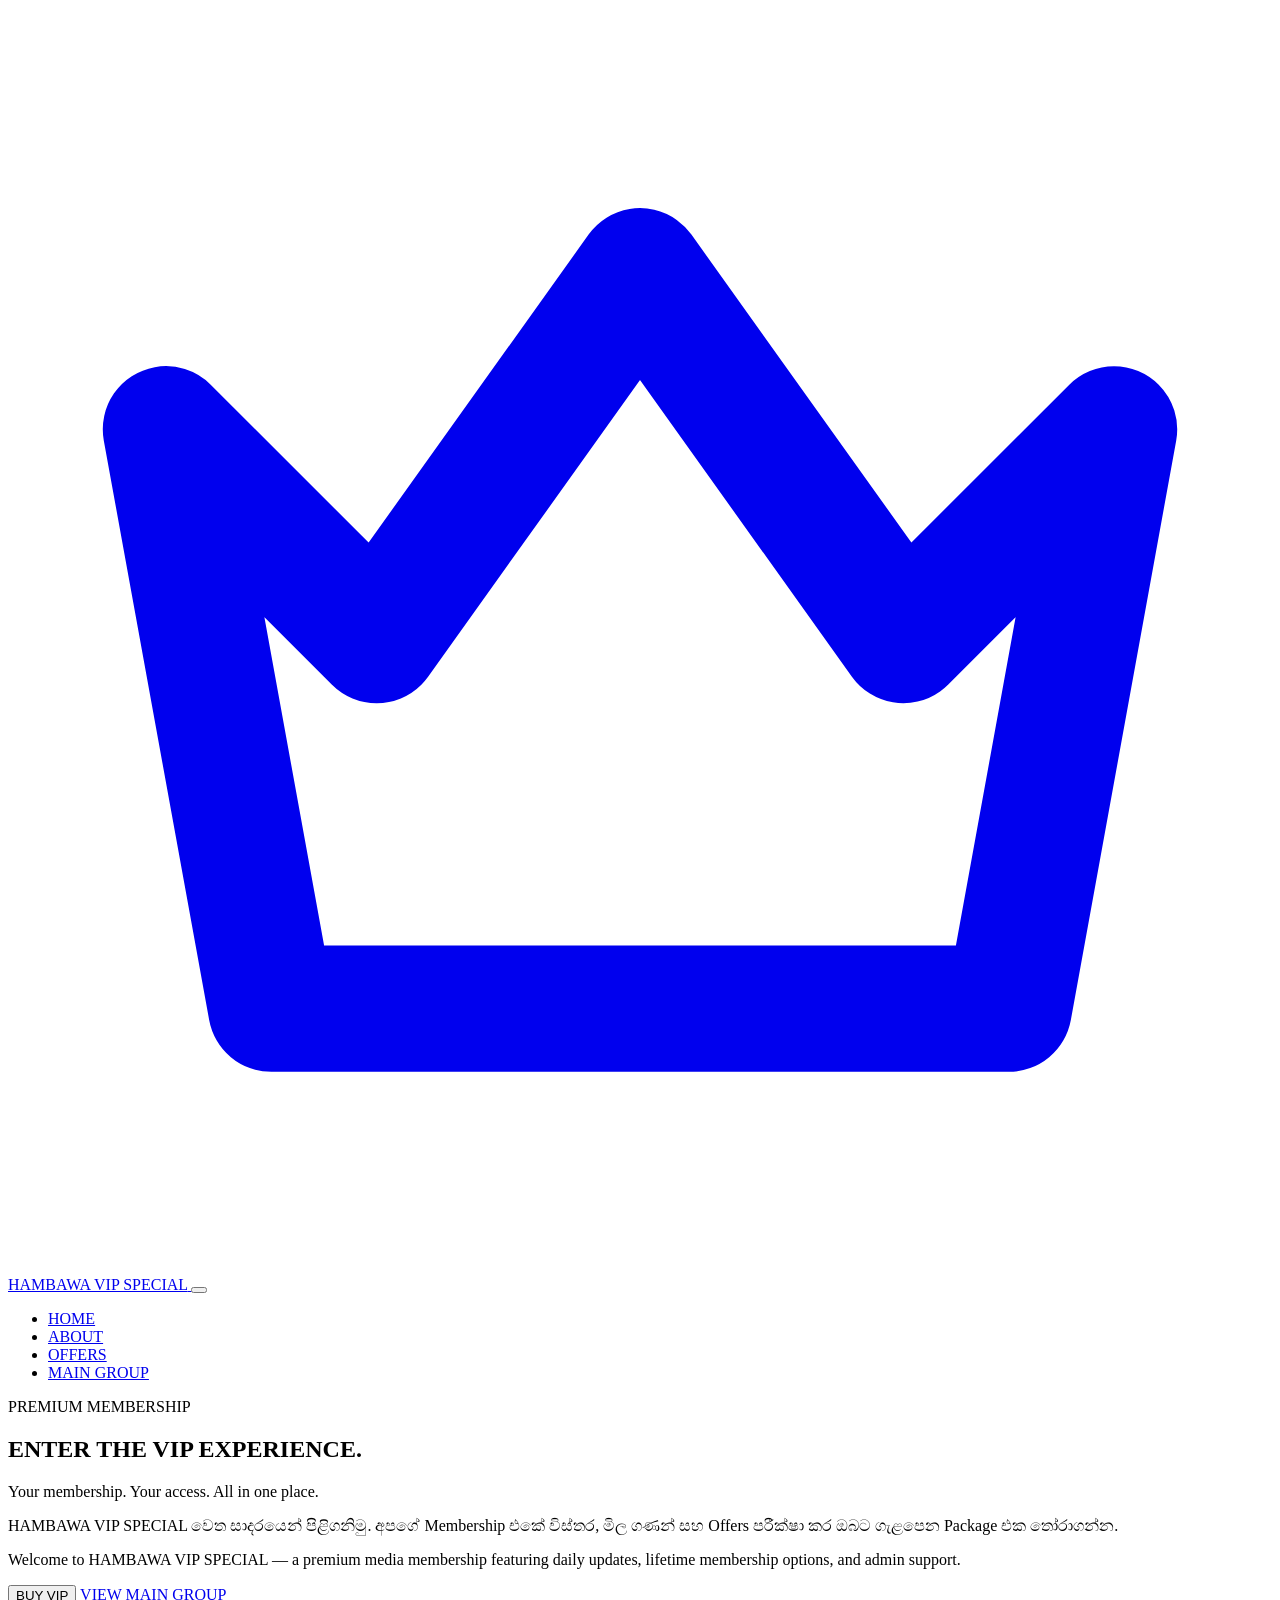
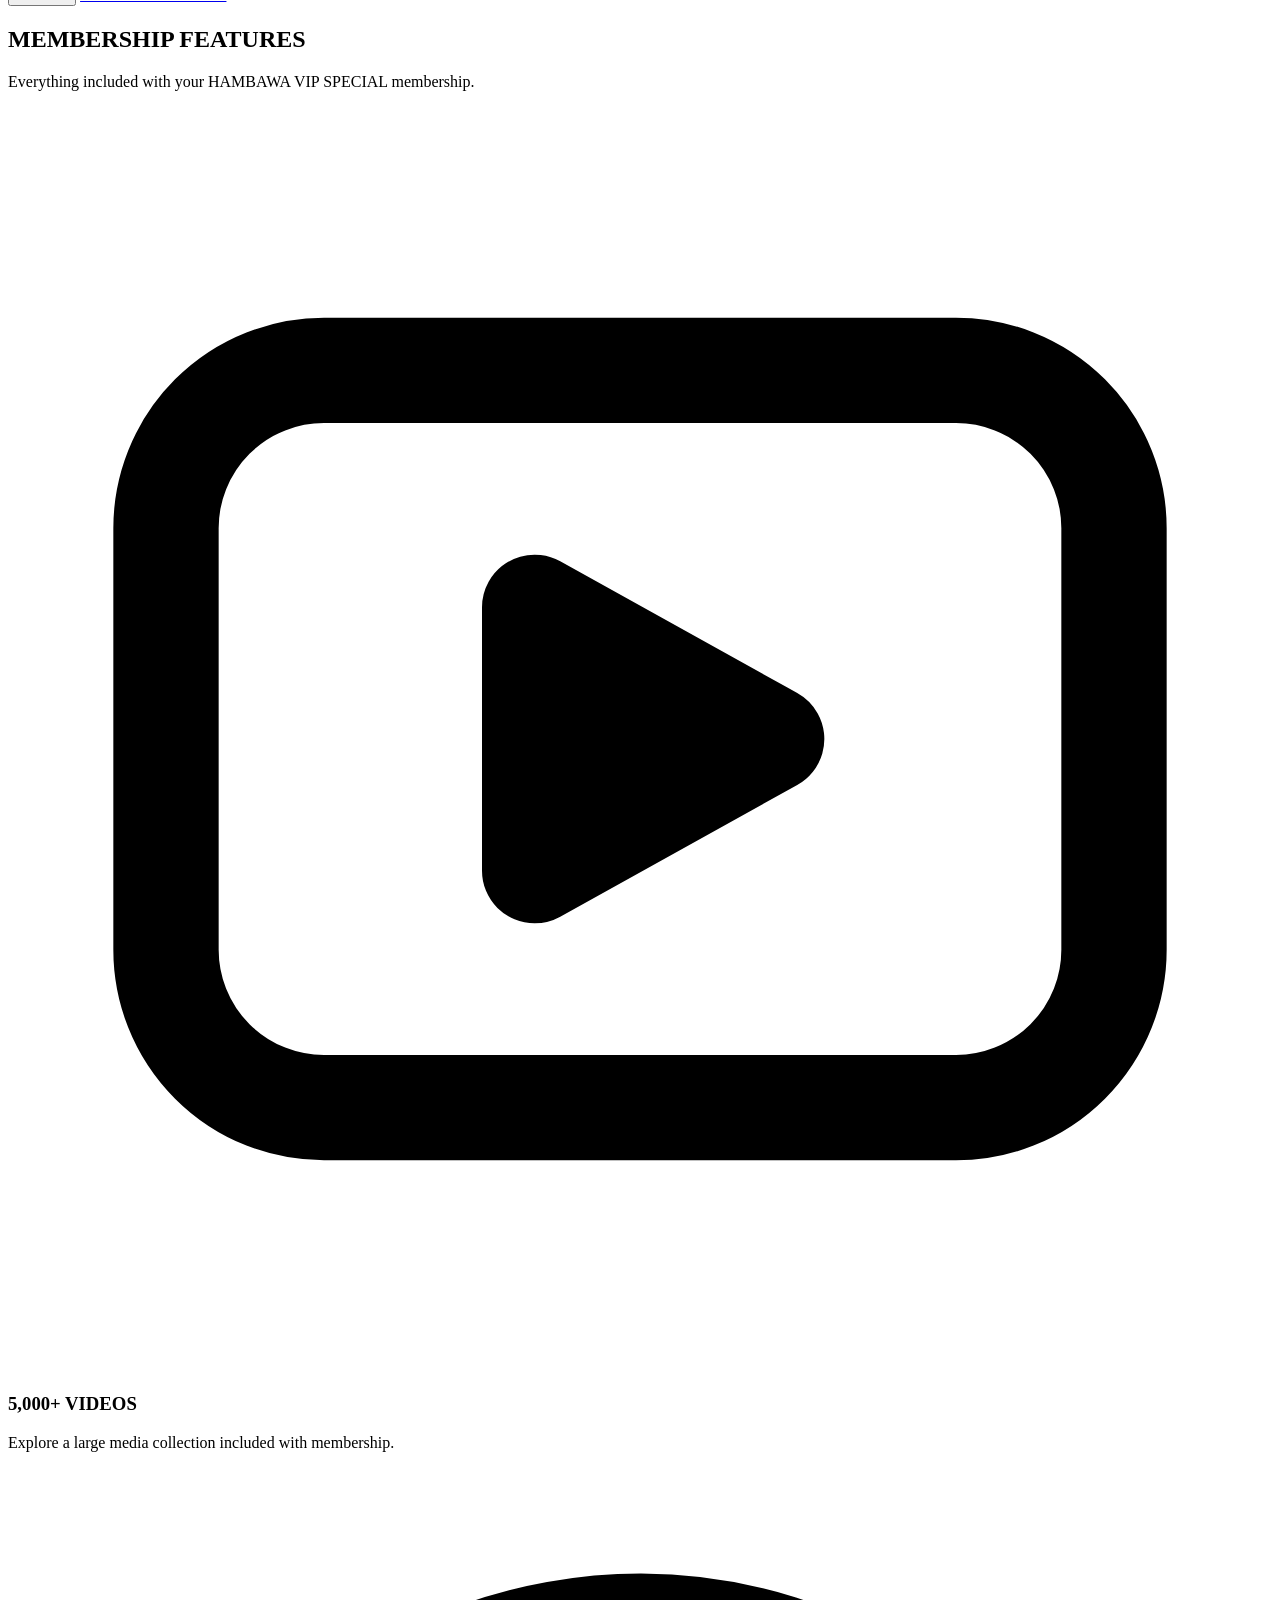
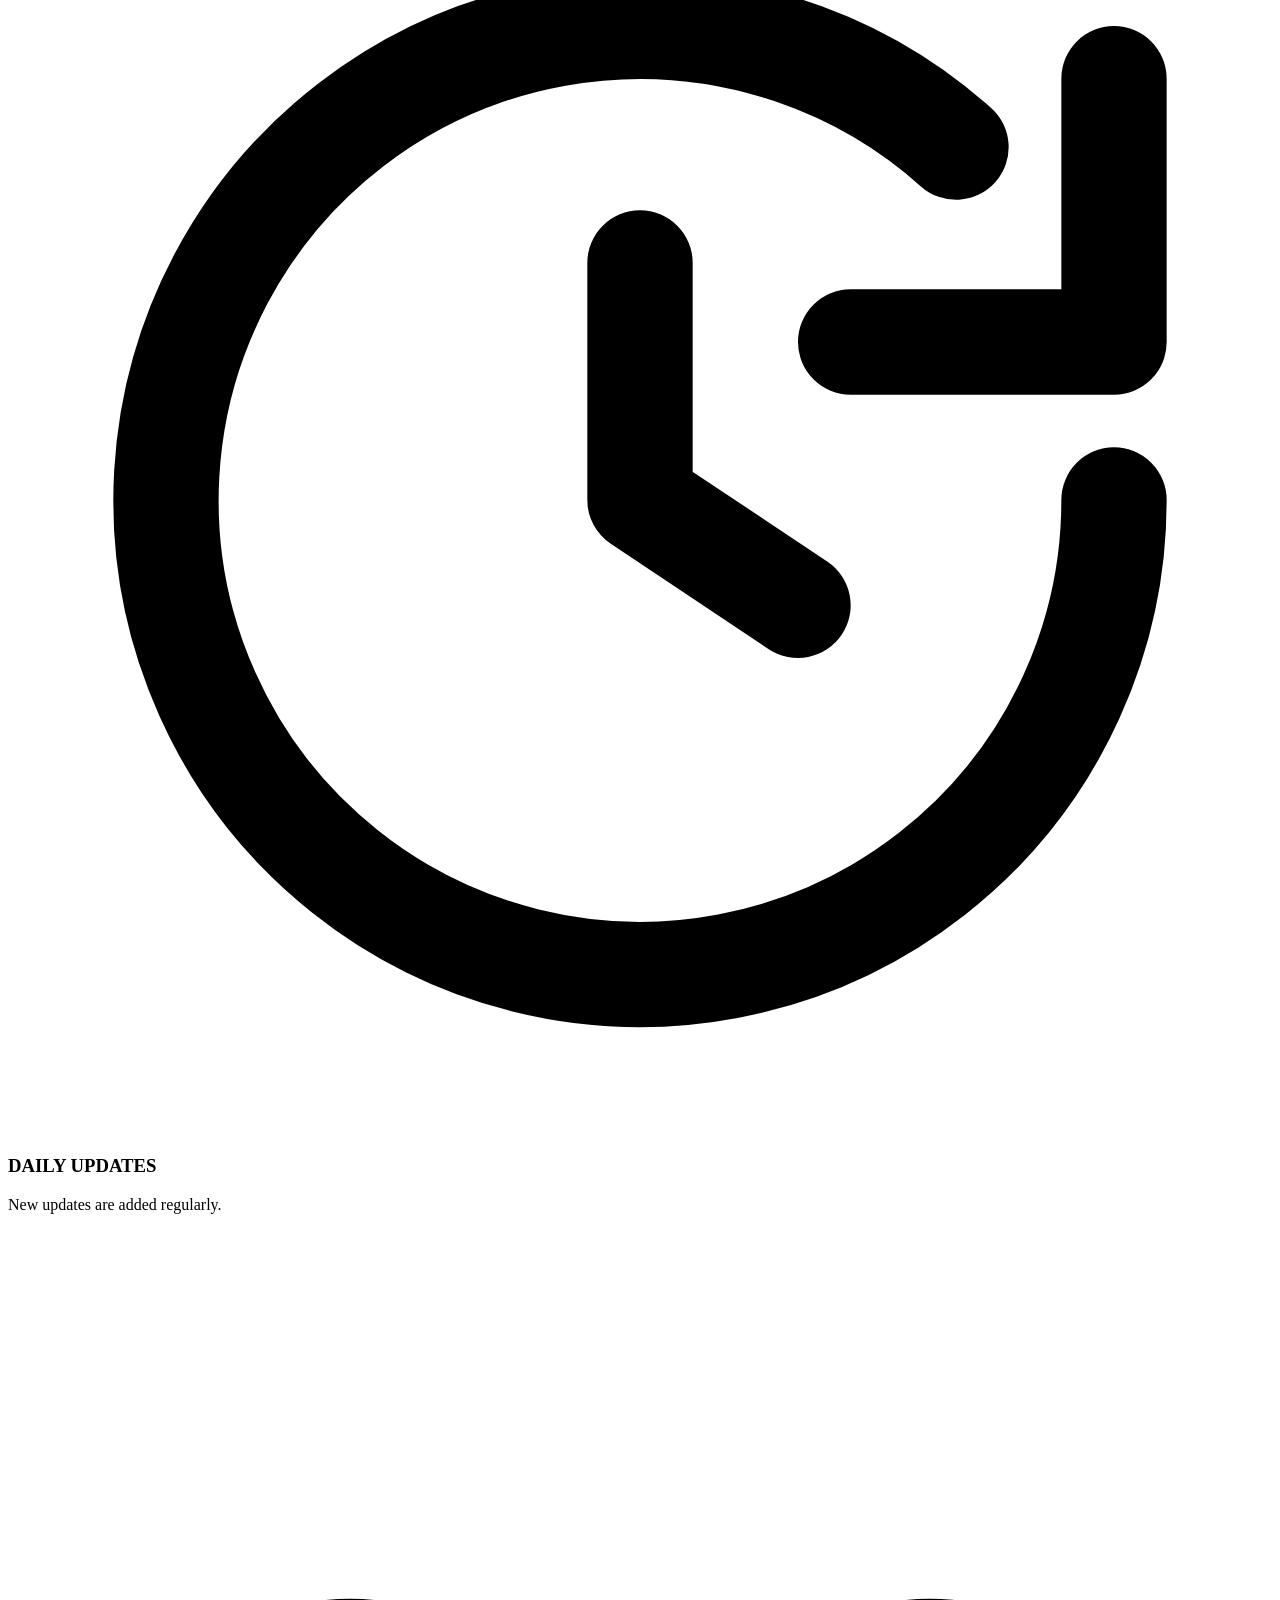
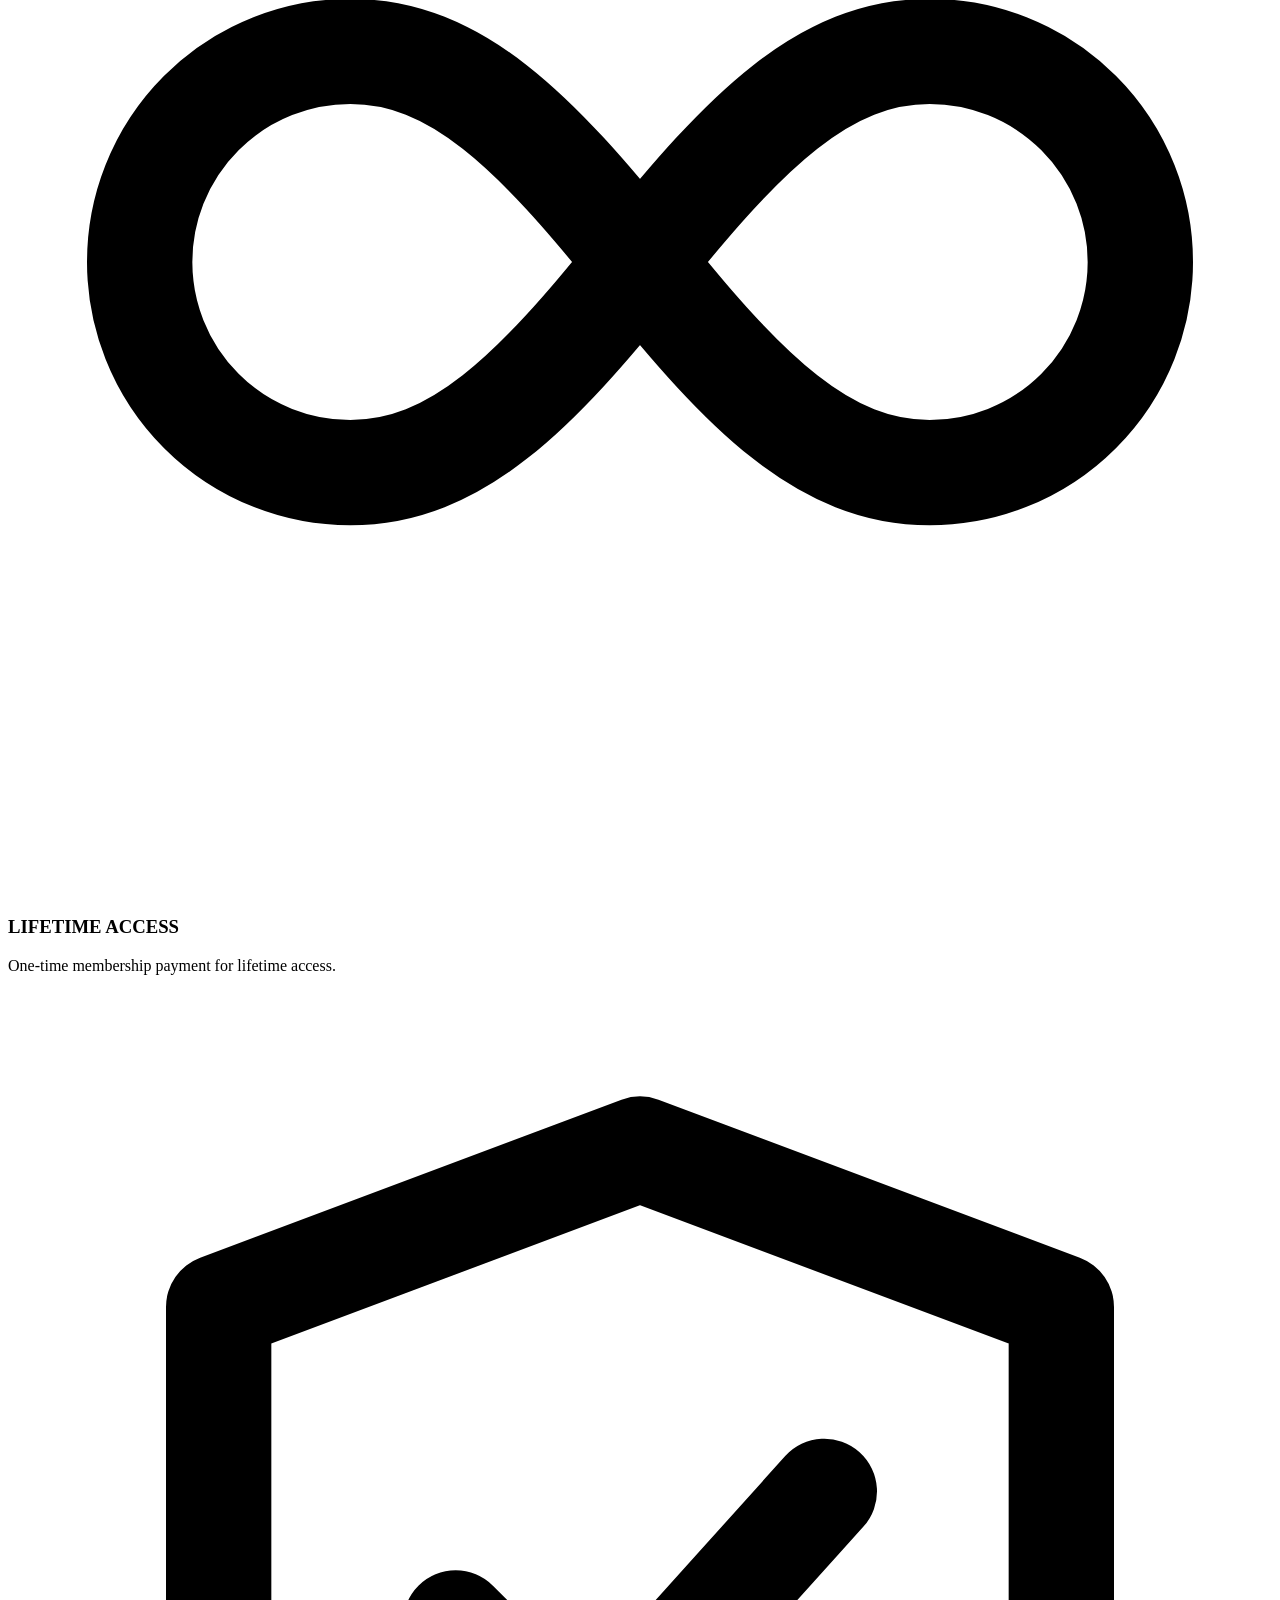
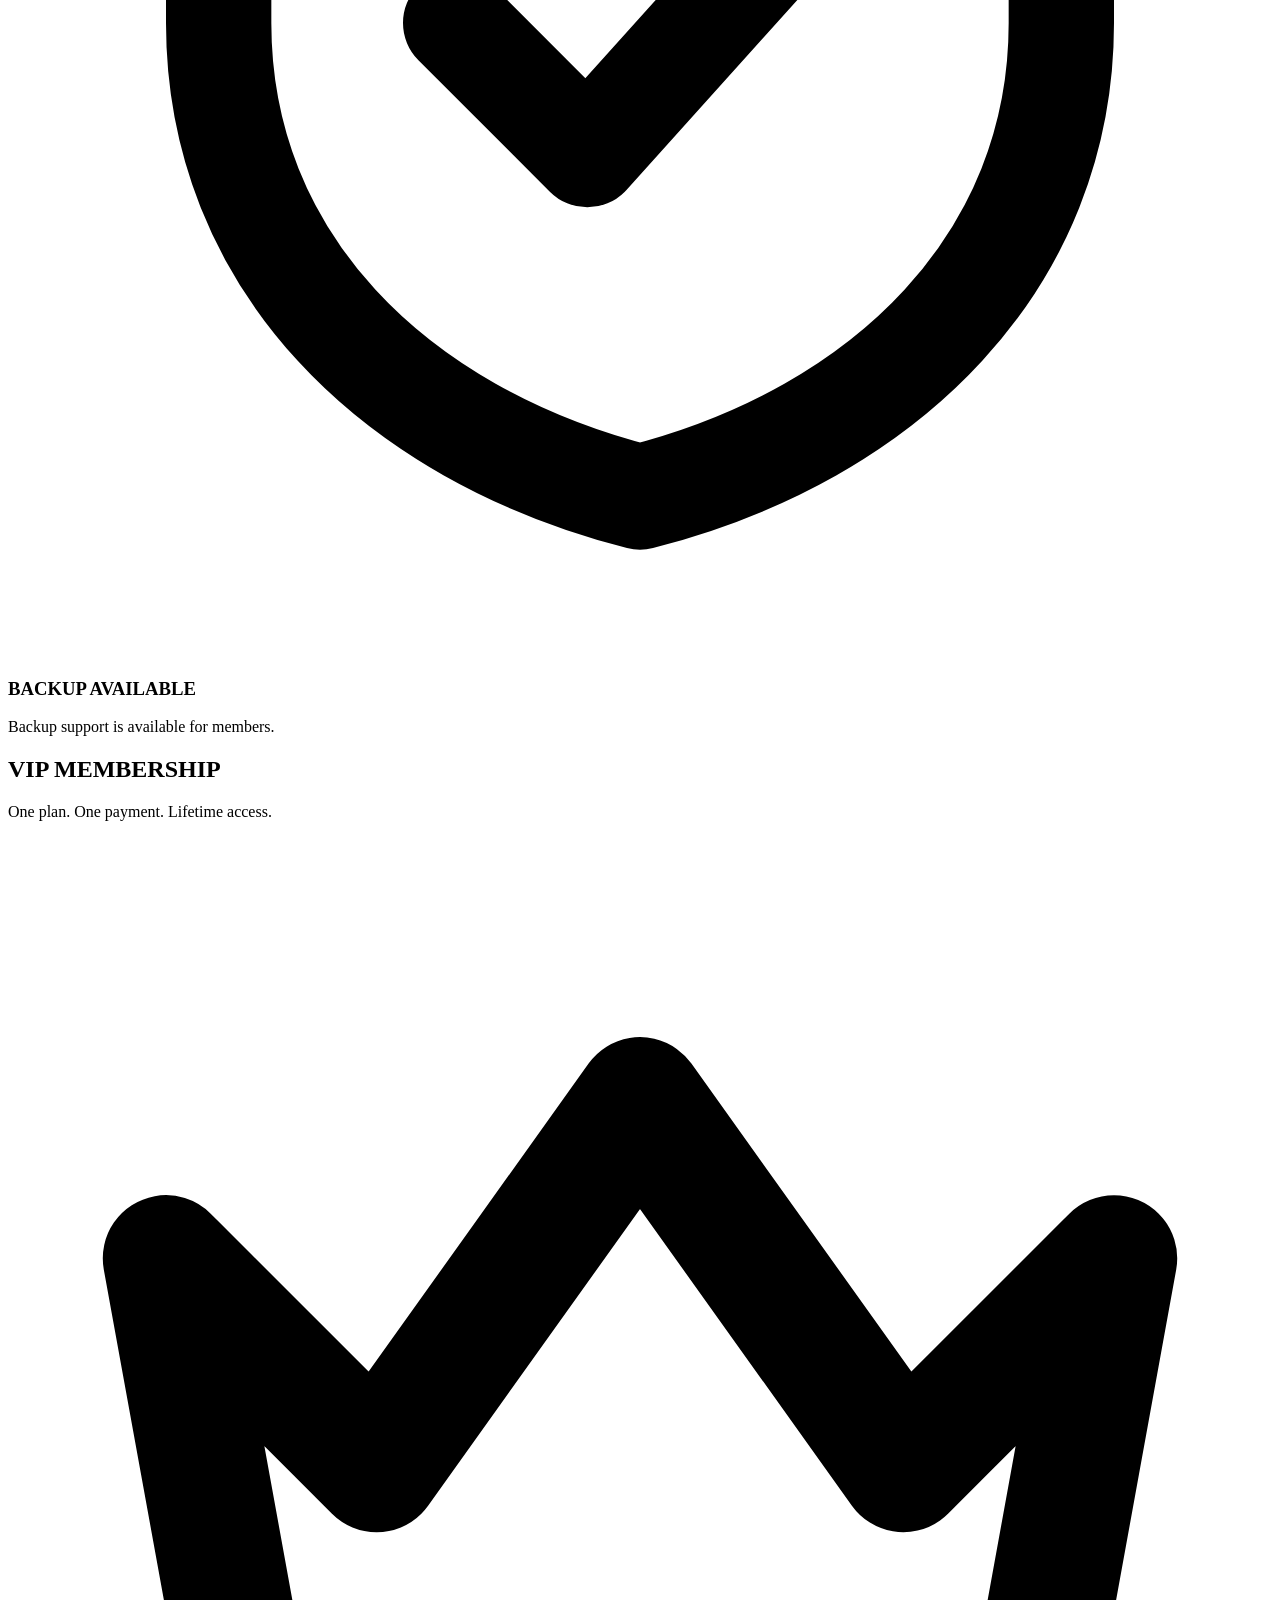
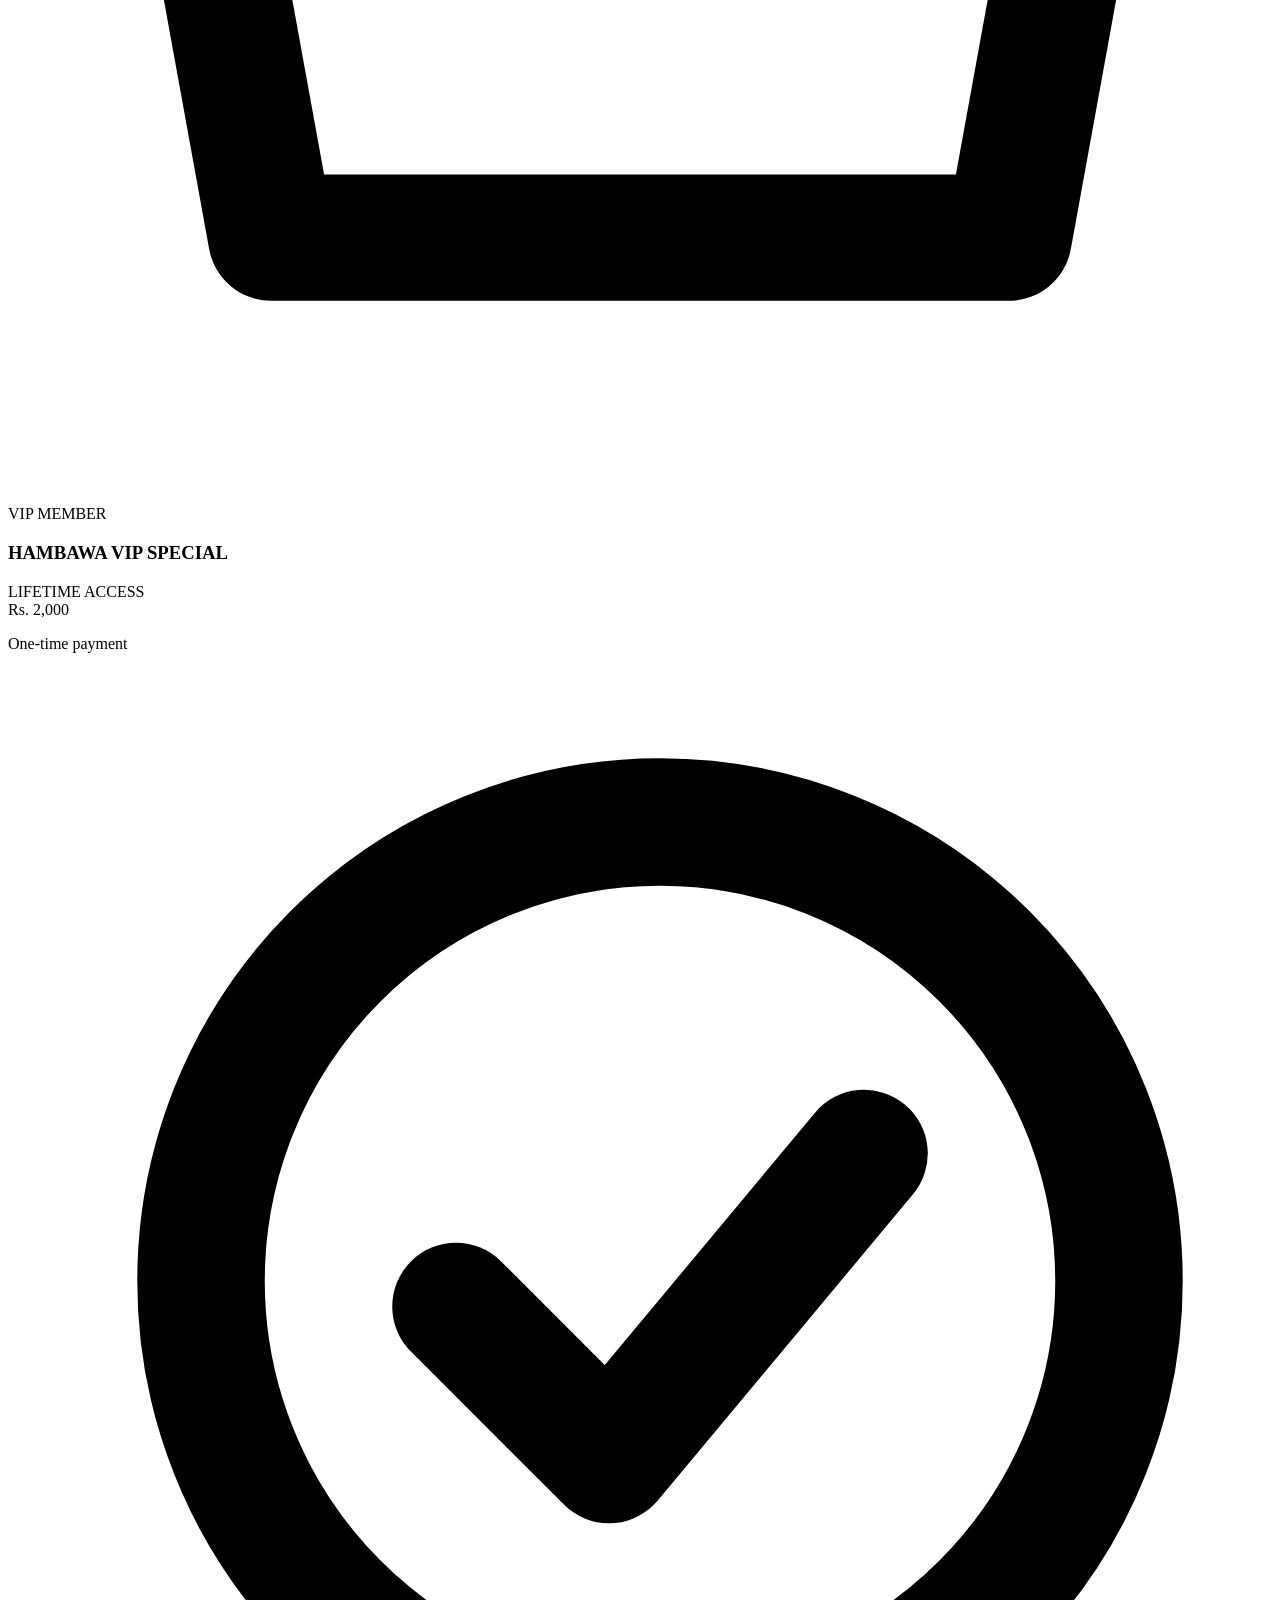
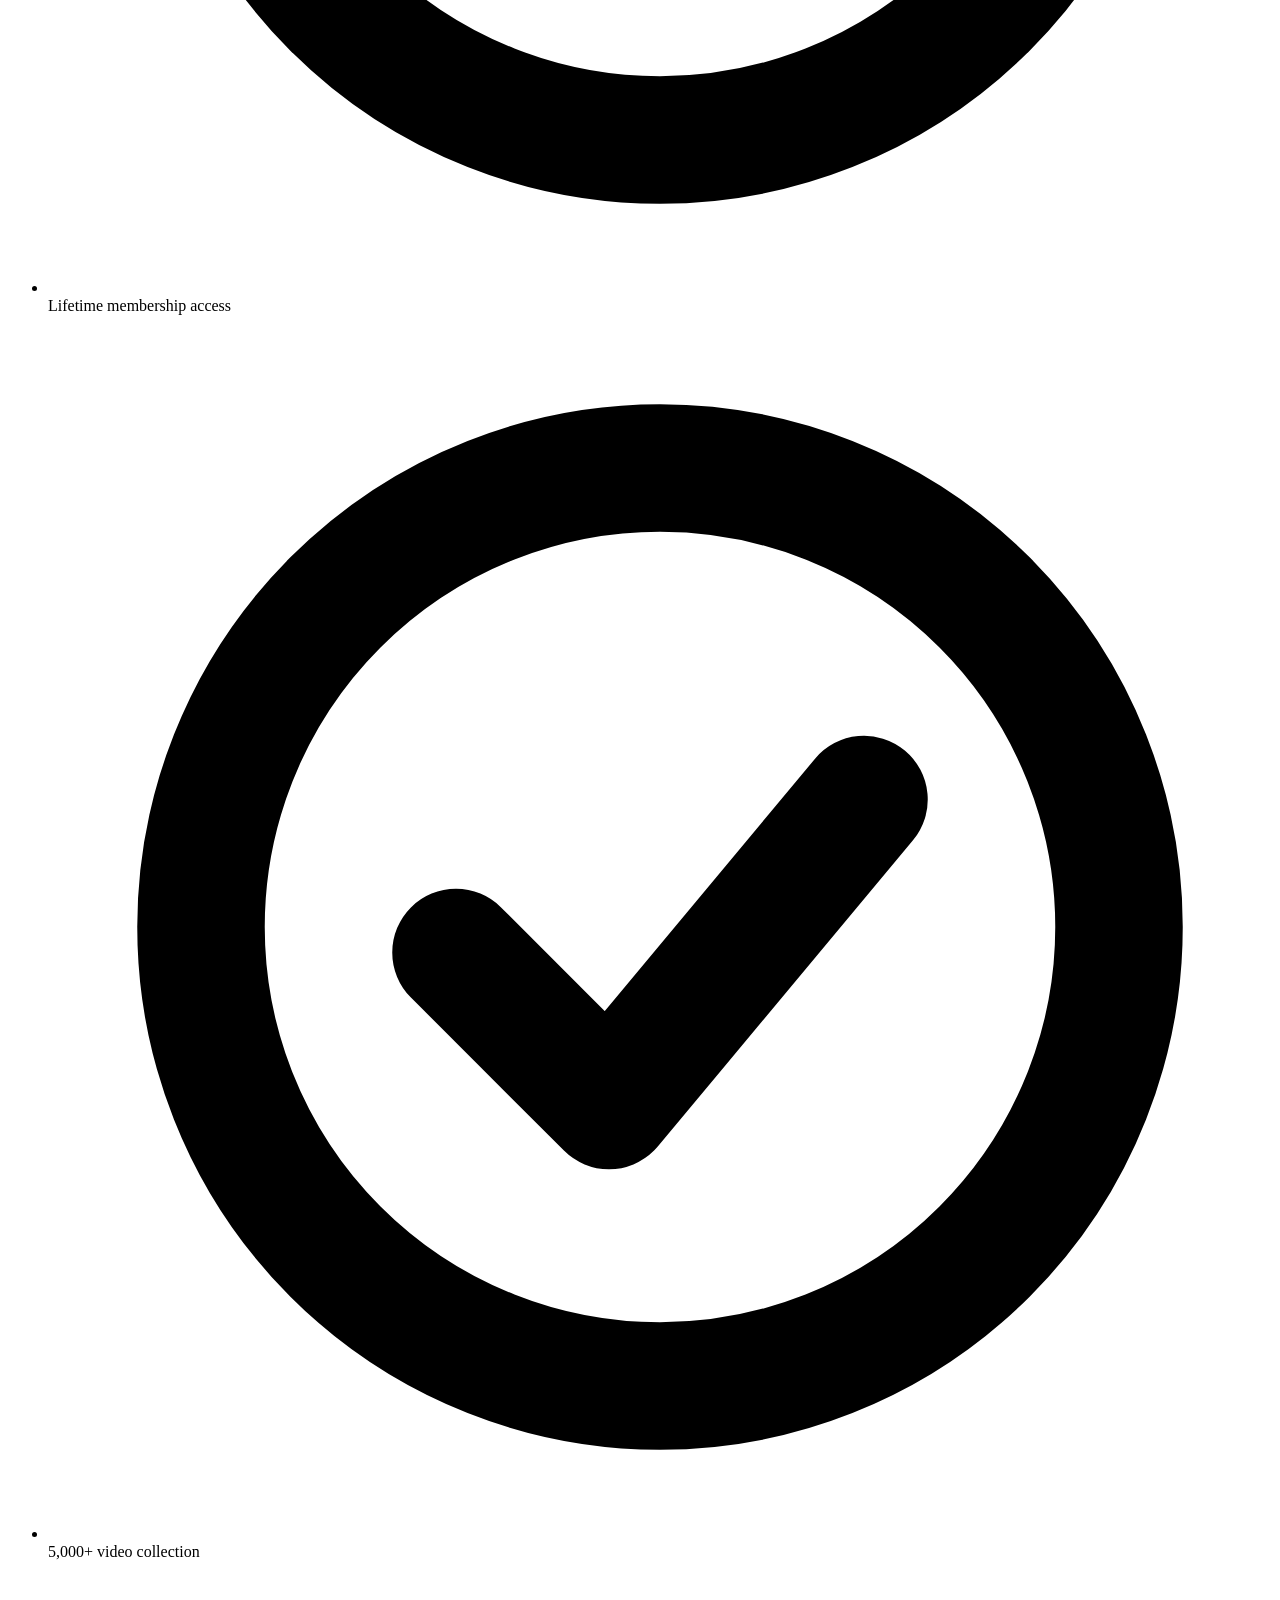
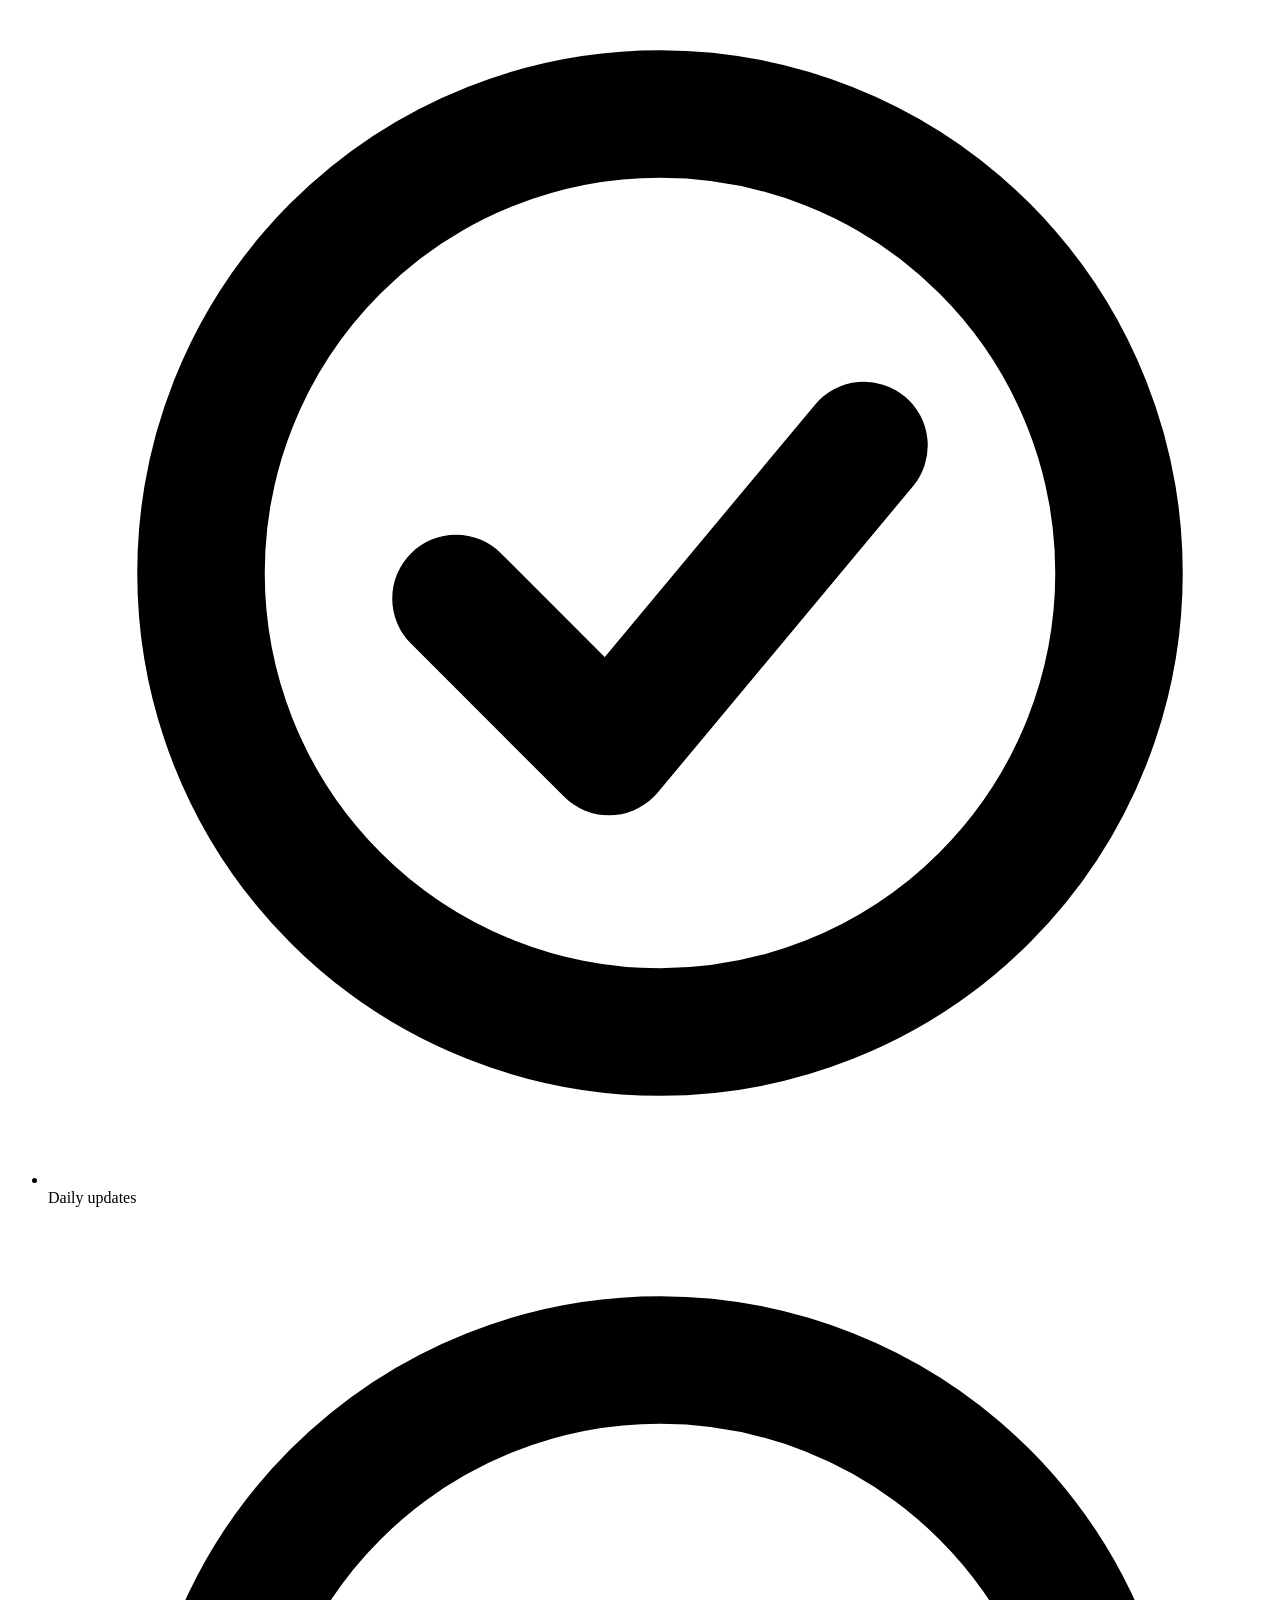
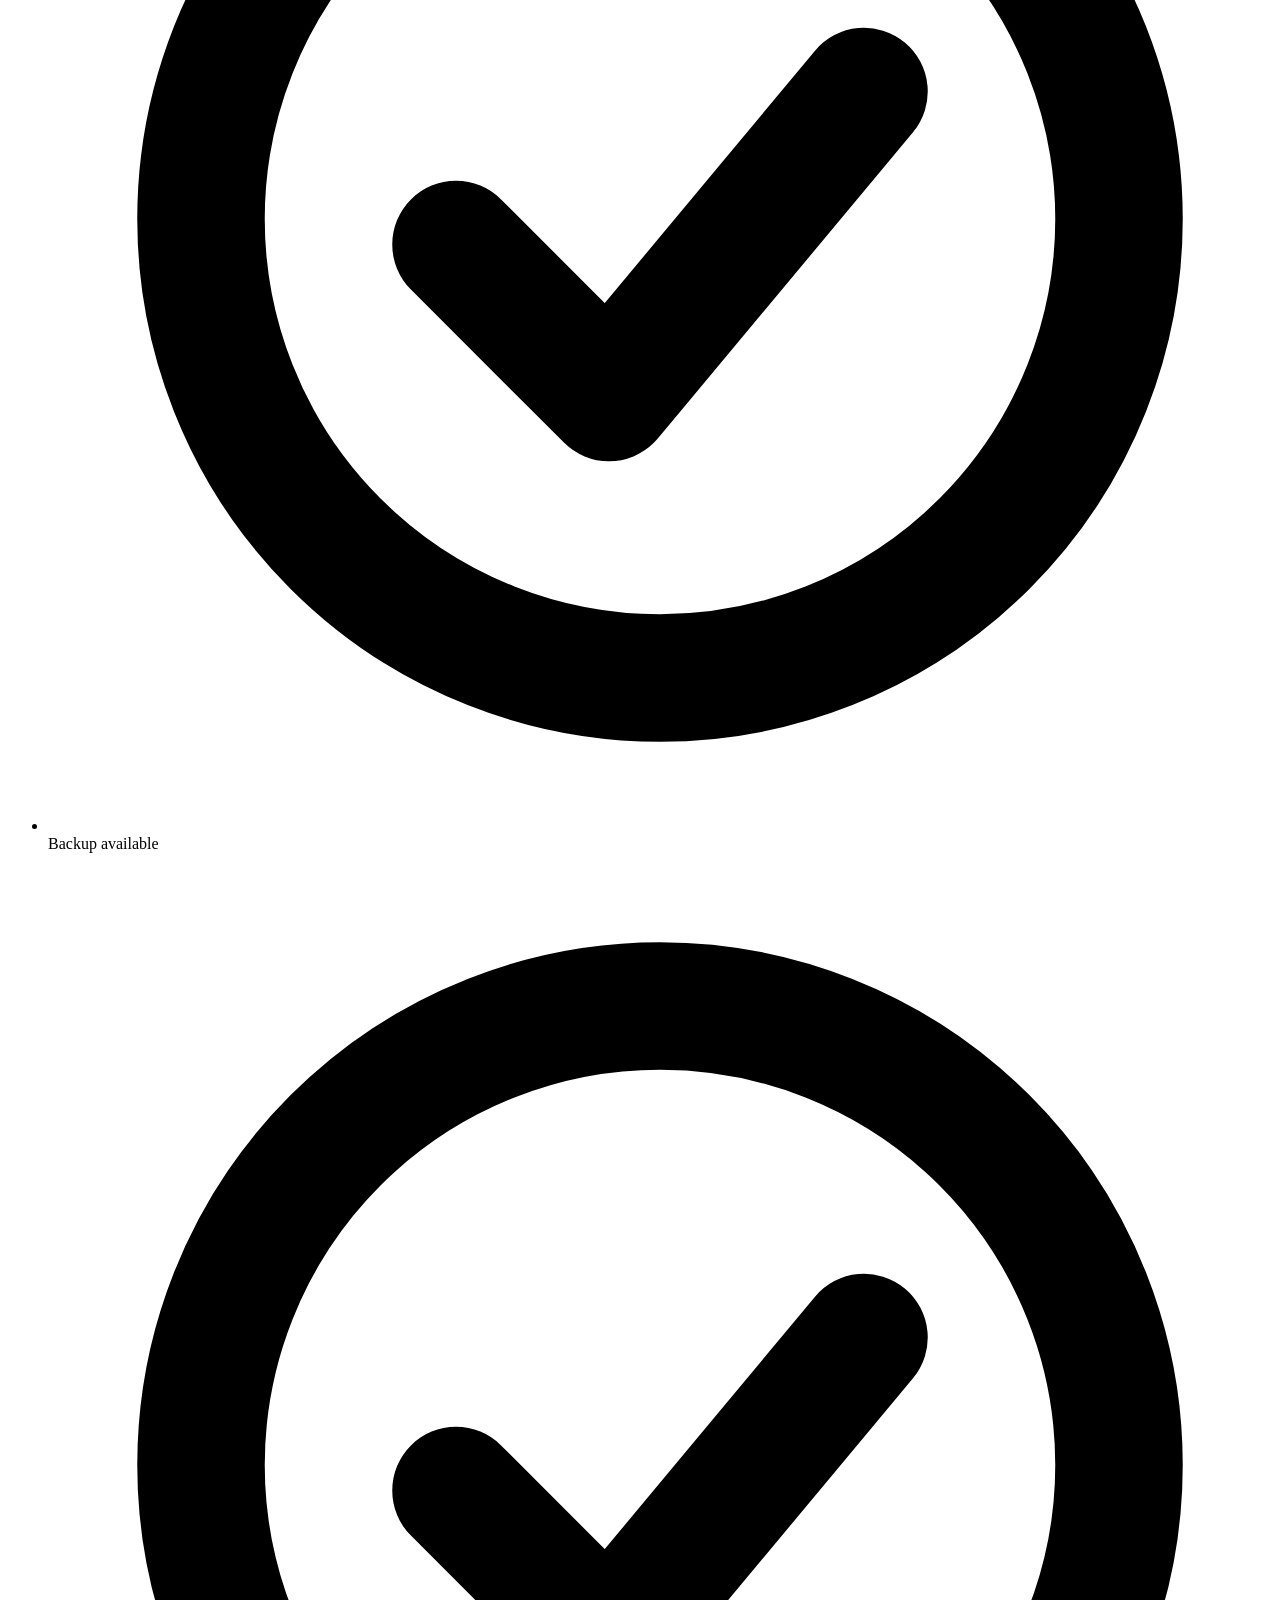
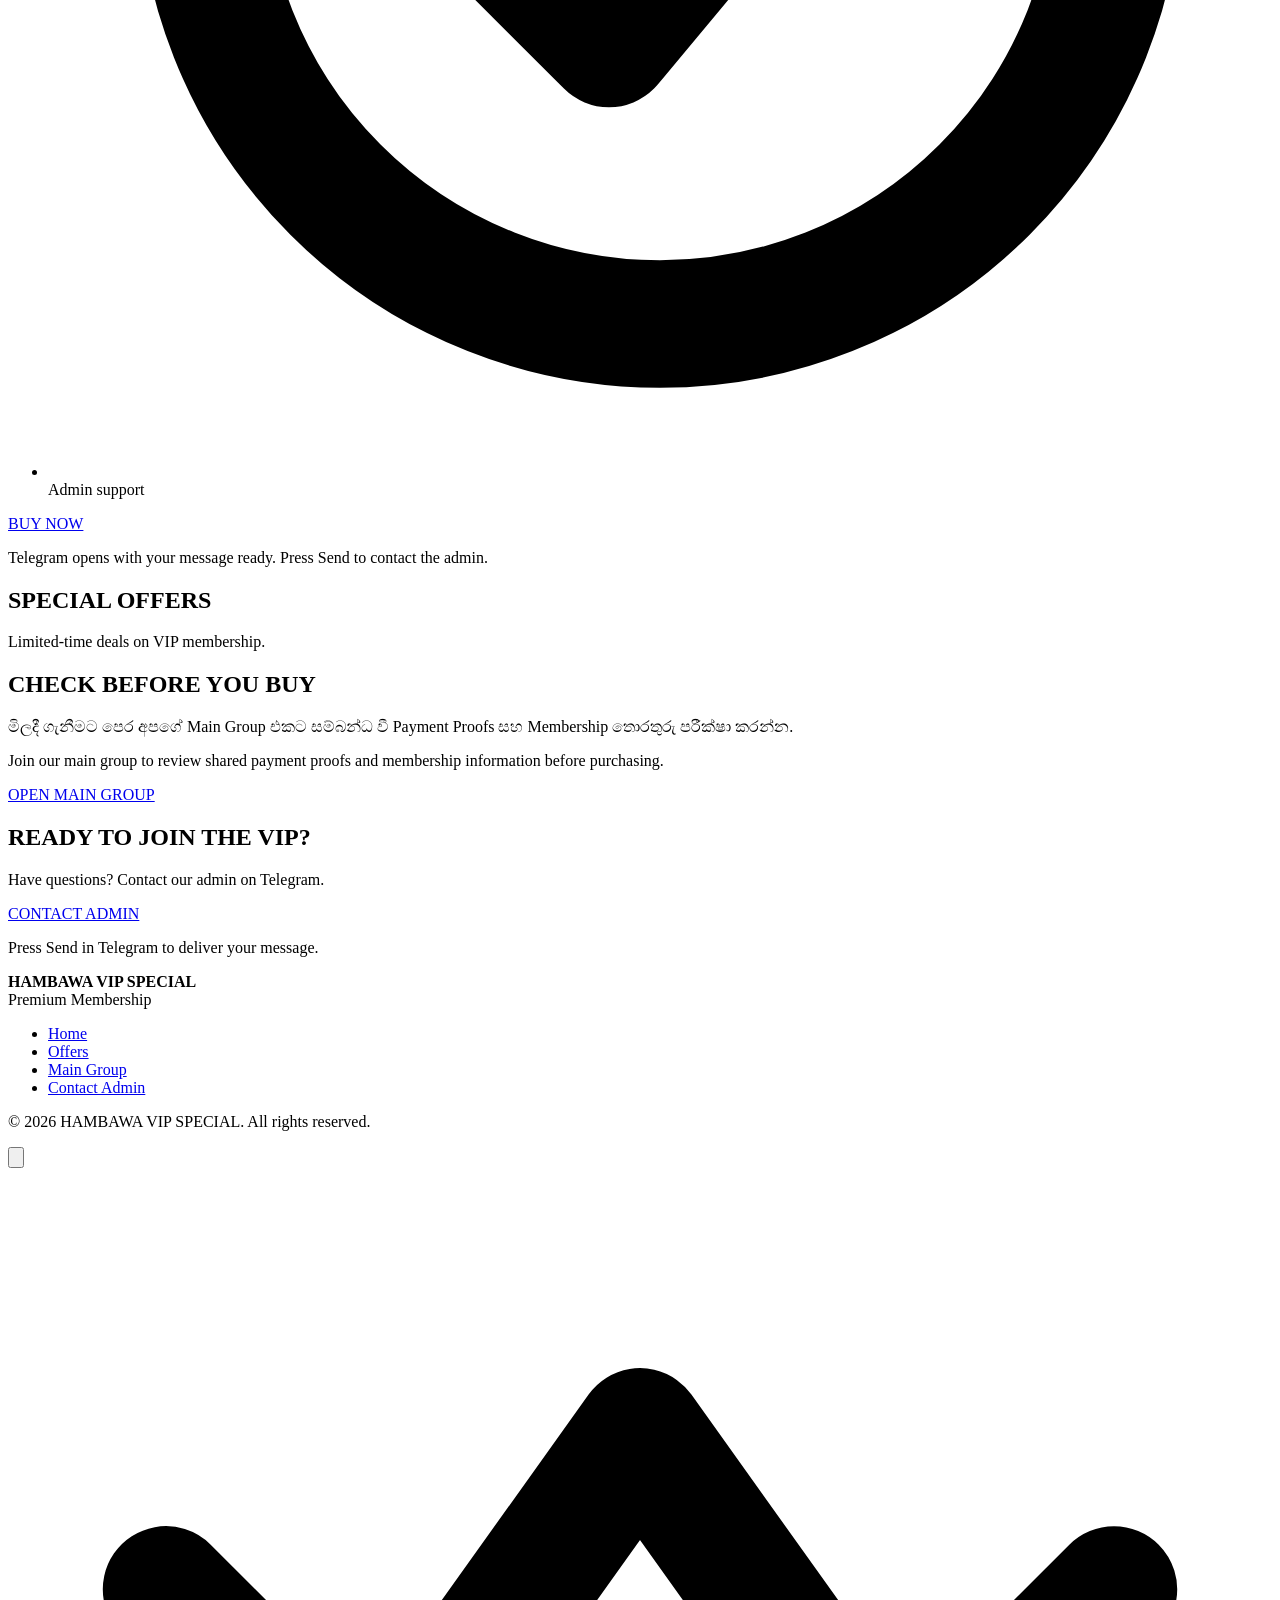
==== index.html @ cf3112ae "Add files via upload" ====
<!DOCTYPE html>
<html lang="en">
<head>
<meta charset="UTF-8">
<meta name="viewport" content="width=device-width, initial-scale=1, viewport-fit=cover">
<title>HAMBAWA VIP SPECIAL — Premium Membership</title>
<meta name="description" content="HAMBAWA VIP SPECIAL — a premium media membership with daily updates, lifetime access and admin support.">
<meta name="theme-color" content="#050b1f">
<link rel="preconnect" href="https://fonts.googleapis.com">
<link rel="preconnect" href="https://fonts.gstatic.com" crossorigin>
<link href="https://fonts.googleapis.com/css2?family=Outfit:wght@400;500;600;700;800&family=Noto+Sans+Sinhala:wght@400;500;600&display=swap" rel="stylesheet">
<link rel="stylesheet" href="style.css">
</head>
<body>

<div class="bg" aria-hidden="true">
  <div class="grid"></div>
  <div class="orb o1"></div><div class="orb o2"></div><div class="orb o3"></div>
</div>

<!-- ============ HEADER ============ -->
<header>
  <div class="wrap nav">
    <a href="#home" class="brand" aria-label="HAMBAWA VIP SPECIAL — home">
      <span class="logo" aria-hidden="true">
        <svg viewBox="0 0 24 24" fill="none" stroke="currentColor" stroke-width="2.4" stroke-linecap="round" stroke-linejoin="round"><path d="M3 8l4 4 5-7 5 7 4-4-2 11H5L3 8z"/></svg>
      </span>
      <span>HAMBAWA VIP SPECIAL</span>
    </a>
    <button class="burger" id="burger" aria-label="Toggle menu" aria-expanded="false" aria-controls="menu"><span></span></button>
    <nav aria-label="Main navigation">
      <ul class="menu" id="menu">
        <li><a href="#home" class="active">HOME</a></li>
        <li><a href="#about">ABOUT</a></li>
        <li><a href="#offers">OFFERS</a></li>
        <li><a href="#main-group">MAIN GROUP</a></li>
      </ul>
    </nav>
  </div>
</header>

<main>
<!-- ============ HERO ============ -->
<section class="hero" id="home">
  <div class="wrap">
    <span class="pill"><i></i>PREMIUM MEMBERSHIP</span>
    <h1>ENTER THE <span class="glow-text">VIP</span> EXPERIENCE.</h1>
    <p class="sub">Your membership. Your access. All in one place.</p>
    <div class="desc">
      <p class="si" lang="si">HAMBAWA VIP SPECIAL වෙත සාදරයෙන් පිළිගනිමු. අපගේ Membership එකේ විස්තර, මිල ගණන් සහ Offers පරීක්ෂා කර ඔබට ගැළපෙන Package එක තෝරාගන්න.</p>
      <p>Welcome to HAMBAWA VIP SPECIAL — a premium media membership featuring daily updates, lifetime membership options, and admin support.</p>
    </div>
    <div class="cta-row">
      <button class="btn btn-primary" type="button" data-open-modal>BUY VIP</button>
      <a class="btn btn-ghost" href="https://t.me/+AsXq0i5bLE05YzRl" target="_blank" rel="noopener noreferrer" data-group>VIEW MAIN GROUP</a>
    </div>
  </div>
</section>

<!-- ============ FEATURES ============ -->
<section id="about">
  <div class="wrap">
    <div class="sec-head reveal">
      <h2>MEMBERSHIP <span class="glow-text">FEATURES</span></h2>
      <p>Everything included with your HAMBAWA VIP SPECIAL membership.</p>
    </div>
    <div class="features">
      <article class="glass feature reveal">
        <div class="icon"><svg viewBox="0 0 24 24" fill="none" stroke="currentColor" stroke-width="2" stroke-linecap="round" stroke-linejoin="round" aria-hidden="true"><rect x="3" y="5" width="18" height="14" rx="3"/><path d="M10 9.5v5l4.5-2.5z" fill="currentColor"/></svg></div>
        <h3>5,000+ VIDEOS</h3>
        <p>Explore a large media collection included with membership.</p>
      </article>
      <article class="glass feature reveal">
        <div class="icon"><svg viewBox="0 0 24 24" fill="none" stroke="currentColor" stroke-width="2" stroke-linecap="round" stroke-linejoin="round" aria-hidden="true"><path d="M21 12a9 9 0 1 1-3-6.7"/><path d="M21 4v5h-5"/><path d="M12 7.5V12l3 2"/></svg></div>
        <h3>DAILY UPDATES</h3>
        <p>New updates are added regularly.</p>
      </article>
      <article class="glass feature reveal">
        <div class="icon"><svg viewBox="0 0 24 24" fill="none" stroke="currentColor" stroke-width="2" stroke-linecap="round" stroke-linejoin="round" aria-hidden="true"><path d="M12 12c-2-2.5-3.500-4-5.500-4a4 4 0 0 0 0 8c2 0 3.500-1.500 5.500-4zm0 0c2 2.500 3.500 4 5.500 4a4 4 0 0 0 0-8c-2 0-3.500 1.500-5.500 4z"/></svg></div>
        <h3>LIFETIME ACCESS</h3>
        <p>One-time membership payment for lifetime access.</p>
      </article>
      <article class="glass feature reveal">
        <div class="icon"><svg viewBox="0 0 24 24" fill="none" stroke="currentColor" stroke-width="2" stroke-linecap="round" stroke-linejoin="round" aria-hidden="true"><path d="M12 3l8 3v6c0 4.500-3.300 7.800-8 9-4.700-1.200-8-4.500-8-9V6z"/><path d="M8.500 12l2.5 2.500 4.500-5"/></svg></div>
        <h3>BACKUP AVAILABLE</h3>
        <p>Backup support is available for members.</p>
      </article>
    </div>
  </div>
</section>

<!-- ============ DEFAULT VIP PRICE ============ -->
<section id="pricing">
  <div class="wrap">
    <div class="sec-head reveal">
      <h2>VIP <span class="glow-text">MEMBERSHIP</span></h2>
      <p>One plan. One payment. Lifetime access.</p>
    </div>
    <article class="glass price-card reveal">
      <span class="badge"><svg viewBox="0 0 24 24" fill="none" stroke="currentColor" stroke-width="2.4" stroke-linecap="round" stroke-linejoin="round" aria-hidden="true"><path d="M3 8l4 4 5-7 5 7 4-4-2 11H5L3 8z"/></svg>VIP MEMBER</span>
      <h3>HAMBAWA VIP SPECIAL</h3>
      <div class="tier">LIFETIME ACCESS</div>
      <div class="amount">Rs. 2,000</div>
      <p class="once">One-time payment</p>
      <ul class="checks">
        <li><svg viewBox="0 0 24 24" fill="none" stroke="currentColor" stroke-width="2.5" stroke-linecap="round" stroke-linejoin="round" aria-hidden="true"><circle cx="12" cy="12" r="9"/><path d="M8 12.500l3 3 5-6"/></svg>Lifetime membership access</li>
        <li><svg viewBox="0 0 24 24" fill="none" stroke="currentColor" stroke-width="2.5" stroke-linecap="round" stroke-linejoin="round" aria-hidden="true"><circle cx="12" cy="12" r="9"/><path d="M8 12.500l3 3 5-6"/></svg>5,000+ video collection</li>
        <li><svg viewBox="0 0 24 24" fill="none" stroke="currentColor" stroke-width="2.5" stroke-linecap="round" stroke-linejoin="round" aria-hidden="true"><circle cx="12" cy="12" r="9"/><path d="M8 12.500l3 3 5-6"/></svg>Daily updates</li>
        <li><svg viewBox="0 0 24 24" fill="none" stroke="currentColor" stroke-width="2.5" stroke-linecap="round" stroke-linejoin="round" aria-hidden="true"><circle cx="12" cy="12" r="9"/><path d="M8 12.500l3 3 5-6"/></svg>Backup available</li>
        <li><svg viewBox="0 0 24 24" fill="none" stroke="currentColor" stroke-width="2.5" stroke-linecap="round" stroke-linejoin="round" aria-hidden="true"><circle cx="12" cy="12" r="9"/><path d="M8 12.500l3 3 5-6"/></svg>Admin support</li>
      </ul>
      <a class="btn btn-primary" href="https://t.me/HAMBAWAVIP" target="_blank" rel="noopener noreferrer" data-vip-buy>BUY NOW</a>
      <p class="note">Telegram opens with your message ready. Press Send to contact the admin.</p>
    </article>
  </div>
</section>

<!-- ============ OFFERS ============ -->
<section id="offers">
  <div class="wrap">
    <div class="sec-head reveal">
      <h2>SPECIAL <span class="glow-text">OFFERS</span></h2>
      <p>Limited-time deals on VIP membership.</p>
    </div>
    <div class="offers" id="offersGrid" aria-live="polite"></div>
  </div>
</section>

<!-- ============ MAIN GROUP ============ -->
<section id="main-group">
  <div class="wrap">
    <div class="glass panel reveal">
      <h2>CHECK BEFORE YOU <span class="glow-text">BUY</span></h2>
      <p class="si" lang="si">මිලදී ගැනීමට පෙර අපගේ Main Group එකට සම්බන්ධ වී Payment Proofs සහ Membership තොරතුරු පරීක්ෂා කරන්න.</p>
      <p class="en">Join our main group to review shared payment proofs and membership information before purchasing.</p>
      <a class="btn btn-primary" href="https://t.me/+AsXq0i5bLE05YzRl" target="_blank" rel="noopener noreferrer" data-group>OPEN MAIN GROUP</a>
    </div>
  </div>
</section>

<!-- ============ CONTACT ============ -->
<section id="contact" style="padding-top:0">
  <div class="wrap">
    <div class="glass panel reveal">
      <h2>READY TO JOIN THE <span class="glow-text">VIP?</span></h2>
      <p class="en">Have questions? Contact our admin on Telegram.</p>
      <a class="btn btn-primary" href="https://t.me/HAMBAWAVIP" target="_blank" rel="noopener noreferrer" data-vip-buy>CONTACT ADMIN</a>
      <p class="note" style="position:relative">Press Send in Telegram to deliver your message.</p>
    </div>
  </div>
</section>
</main>

<!-- ============ FOOTER ============ -->
<footer>
  <div class="wrap">
    <div class="foot">
      <div>
        <strong>HAMBAWA VIP SPECIAL</strong>
        <div class="tag">Premium Membership</div>
      </div>
      <nav aria-label="Footer navigation">
        <ul>
          <li><a href="#home">Home</a></li>
          <li><a href="#offers">Offers</a></li>
          <li><a href="https://t.me/+AsXq0i5bLE05YzRl" target="_blank" rel="noopener noreferrer" data-group>Main Group</a></li>
          <li><a href="https://t.me/HAMBAWAVIP" target="_blank" rel="noopener noreferrer" data-vip-buy>Contact Admin</a></li>
        </ul>
      </nav>
    </div>
    <p class="copy">© <span id="year">2026</span> HAMBAWA VIP SPECIAL. All rights reserved.</p>
  </div>
</footer>

<!-- ============ PRICING MODAL ============ -->
<div class="modal" id="modal" role="dialog" aria-modal="true" aria-labelledby="modalTitle" aria-hidden="true">
  <div class="glass modal-box">
    <button class="close" type="button" id="modalClose" aria-label="Close pricing">
      <svg viewBox="0 0 24 24" fill="none" stroke="currentColor" stroke-width="2.5" stroke-linecap="round" aria-hidden="true"><path d="M6 6l12 12M18 6L6 18"/></svg>
    </button>
    <span class="badge"><svg viewBox="0 0 24 24" fill="none" stroke="currentColor" stroke-width="2.4" stroke-linecap="round" stroke-linejoin="round" aria-hidden="true"><path d="M3 8l4 4 5-7 5 7 4-4-2 11H5L3 8z"/></svg>VIP MEMBER</span>
    <h3 id="modalTitle" style="font-size:1.4rem;letter-spacing:.06em;margin-top:16px">HAMBAWA VIP SPECIAL</h3>
    <div class="tier" style="color:var(--cyan);font-weight:600;letter-spacing:.14em;font-size:.85rem">LIFETIME ACCESS</div>
    <div class="amount">Rs. 2,000</div>
    <p class="once">5,000+ videos · Daily updates · Backup · Admin support</p>
    <a class="btn btn-primary" href="https://t.me/HAMBAWAVIP" target="_blank" rel="noopener noreferrer" data-vip-buy>BUY NOW</a>
    <a class="link" href="#offers" id="modalOffers">See special offers</a>
    <p class="note">Telegram opens with your message ready. Press Send to contact the admin.</p>
  </div>
</div>

<script src="script.js"></script>
</body>
</html>
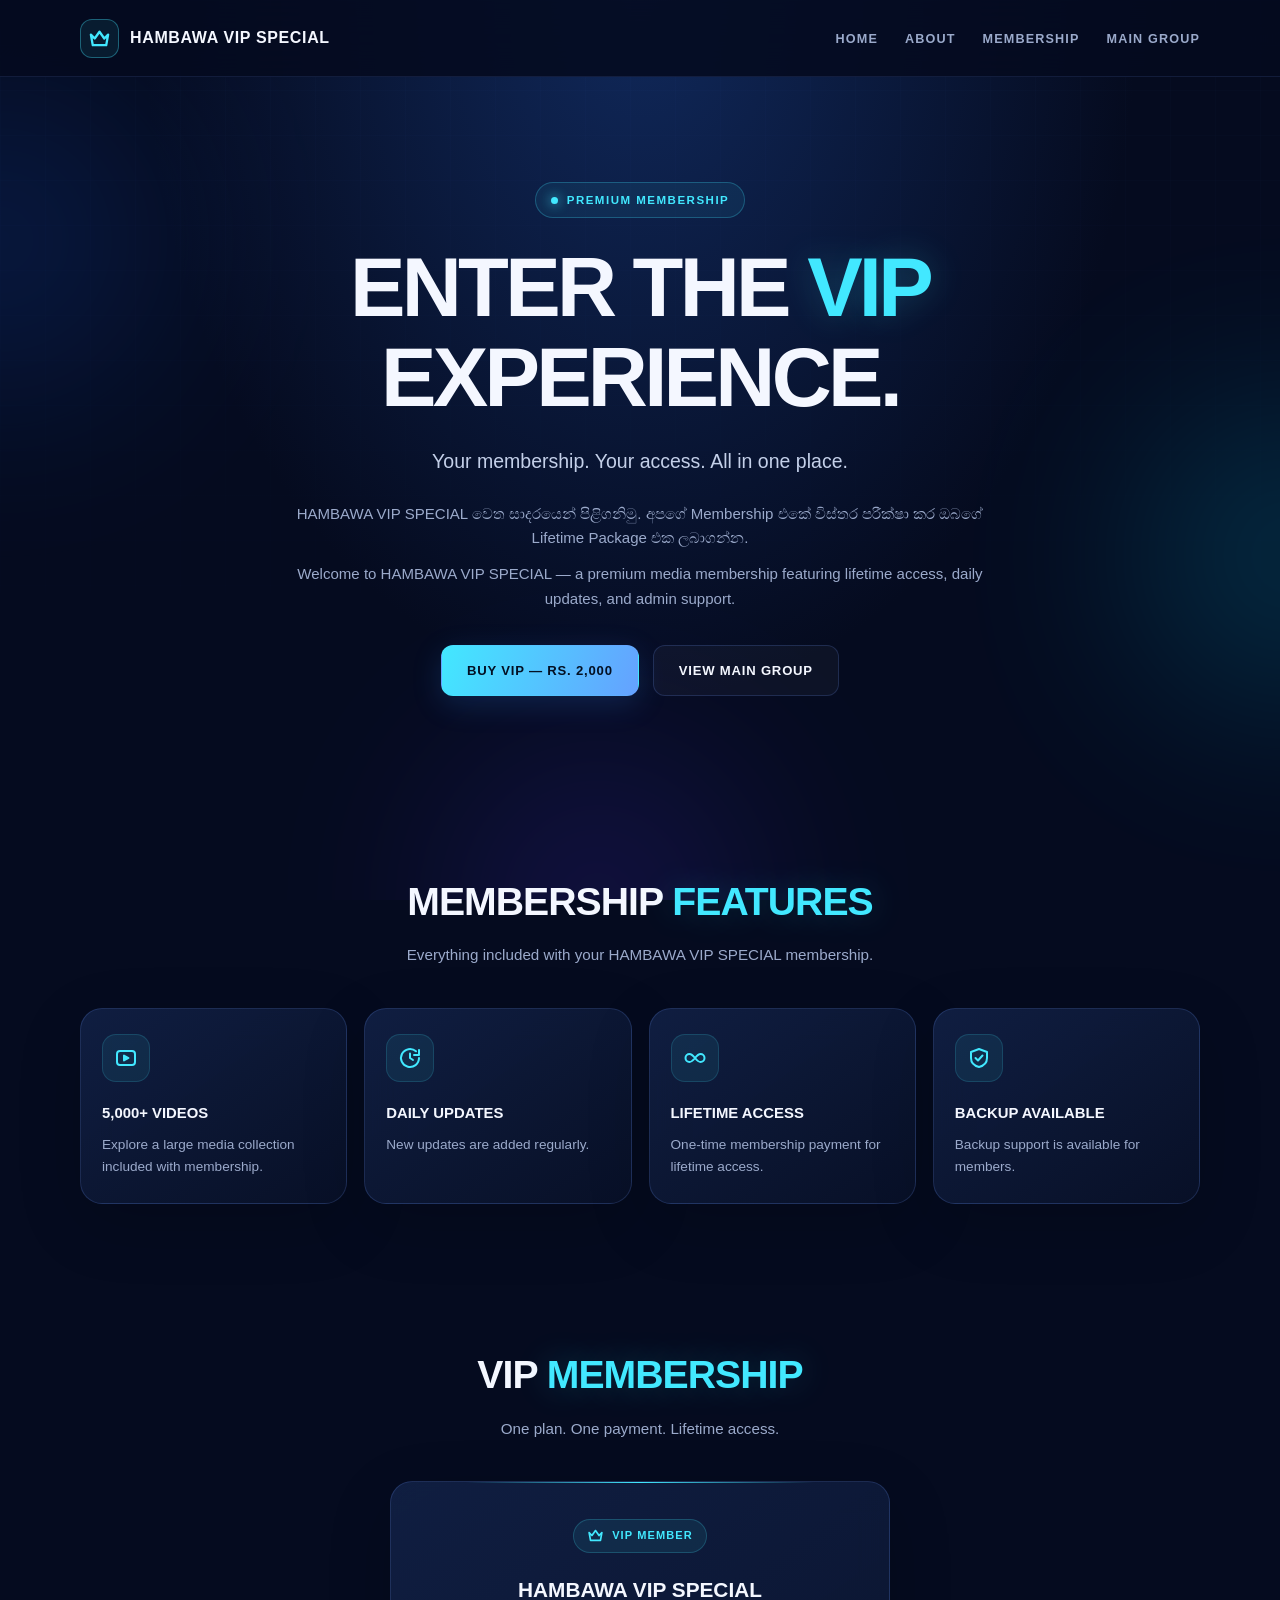
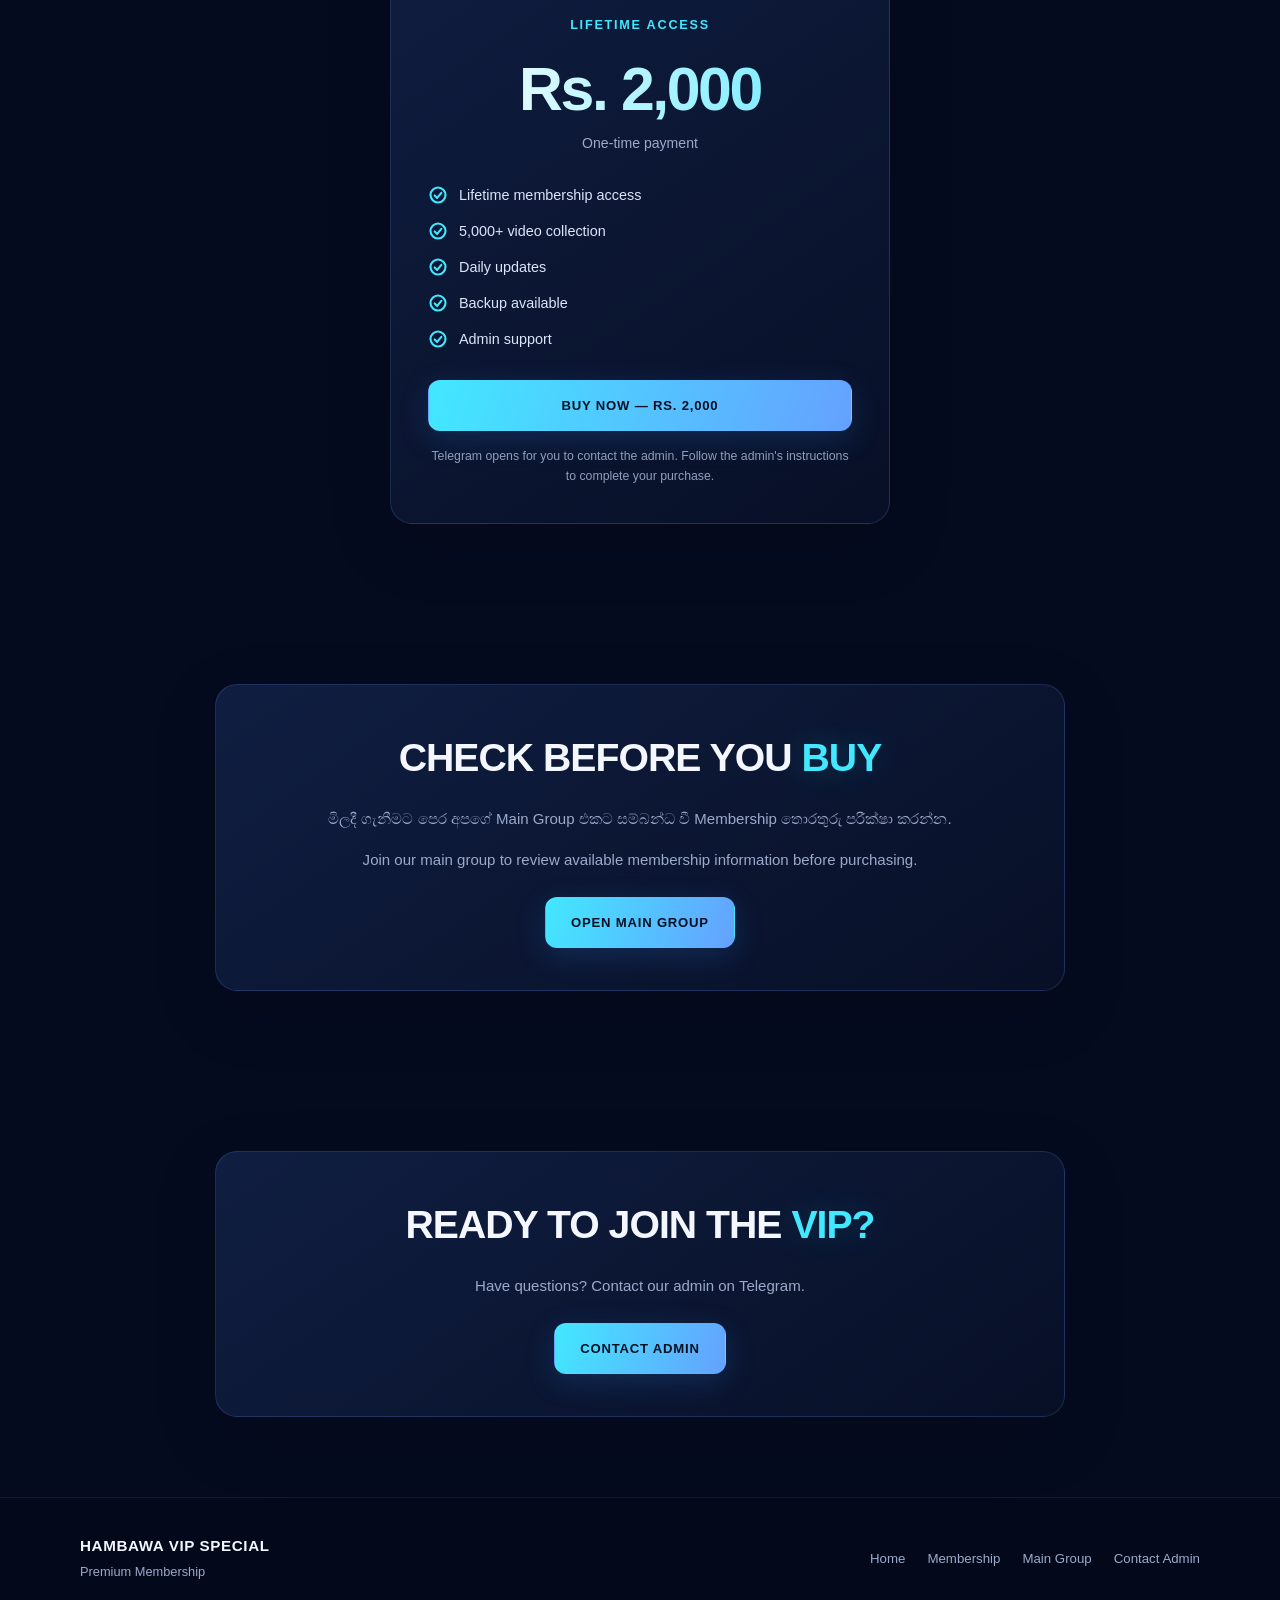
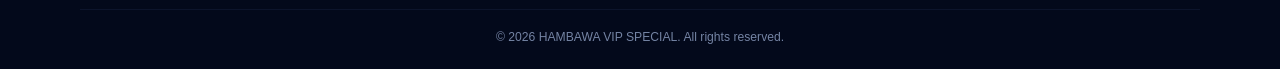
==== commit 1b79a321: "Create index.html" ====
--- a/index.html
+++ b/index.html
@@ -3,192 +3,1163 @@
 <head>
 <meta charset="UTF-8">
 <meta name="viewport" content="width=device-width, initial-scale=1, viewport-fit=cover">
+
 <title>HAMBAWA VIP SPECIAL — Premium Membership</title>
-<meta name="description" content="HAMBAWA VIP SPECIAL — a premium media membership with daily updates, lifetime access and admin support.">
+
+<meta name="description" content="Join HAMBAWA VIP SPECIAL for Rs. 2,000 with lifetime membership access, daily updates and admin support.">
 <meta name="theme-color" content="#050b1f">
+
 <link rel="preconnect" href="https://fonts.googleapis.com">
 <link rel="preconnect" href="https://fonts.gstatic.com" crossorigin>
+
 <link href="https://fonts.googleapis.com/css2?family=Outfit:wght@400;500;600;700;800&family=Noto+Sans+Sinhala:wght@400;500;600&display=swap" rel="stylesheet">
-<link rel="stylesheet" href="style.css">
+
+<style>
+:root {
+  --bg: #050b1f;
+  --panel: rgba(14, 25, 55, 0.78);
+  --border: rgba(112, 153, 255, 0.19);
+  --blue: #4385ff;
+  --cyan: #42e8ff;
+  --text: #f4f7ff;
+  --muted: #9baacb;
+}
+
+* {
+  margin: 0;
+  padding: 0;
+  box-sizing: border-box;
+}
+
+html {
+  scroll-behavior: smooth;
+  scroll-padding-top: 85px;
+}
+
+body {
+  min-height: 100vh;
+  overflow-x: hidden;
+  background: var(--bg);
+  color: var(--text);
+  font-family: 'Outfit', 'Noto Sans Sinhala', sans-serif;
+  line-height: 1.6;
+}
+
+a {
+  color: inherit;
+  text-decoration: none;
+}
+
+button {
+  font: inherit;
+}
+
+.wrap {
+  width: min(1120px, 90%);
+  margin: auto;
+}
+
+/* BACKGROUND */
+
+.bg {
+  position: fixed;
+  inset: 0;
+  overflow: hidden;
+  pointer-events: none;
+  z-index: -1;
+  background:
+    radial-gradient(ellipse at 50% 0%, #10285a 0%, transparent 55%),
+    #050b1f;
+}
+
+.grid {
+  position: absolute;
+  inset: 0;
+  opacity: .15;
+  background-image:
+    linear-gradient(rgba(94, 143, 255, .13) 1px, transparent 1px),
+    linear-gradient(90deg, rgba(94, 143, 255, .13) 1px, transparent 1px);
+  background-size: 45px 45px;
+  mask-image: linear-gradient(to bottom, black, transparent 85%);
+}
+
+.orb {
+  position: absolute;
+  width: 300px;
+  height: 300px;
+  border-radius: 50%;
+  filter: blur(100px);
+  opacity: .17;
+}
+
+.o1 {
+  background: #1769ff;
+  top: 10%;
+  left: -150px;
+}
+
+.o2 {
+  background: #00d9ff;
+  top: 45%;
+  right: -160px;
+}
+
+.o3 {
+  background: #5b35ff;
+  bottom: -150px;
+  left: 35%;
+}
+
+/* HEADER */
+
+header {
+  position: sticky;
+  top: 0;
+  z-index: 100;
+  background: rgba(5, 11, 31, .88);
+  backdrop-filter: blur(18px);
+  border-bottom: 1px solid rgba(112, 153, 255, .12);
+}
+
+.nav {
+  min-height: 76px;
+  display: flex;
+  align-items: center;
+  justify-content: space-between;
+  gap: 20px;
+}
+
+.brand {
+  display: flex;
+  align-items: center;
+  gap: 11px;
+  font-size: 1rem;
+  font-weight: 800;
+  letter-spacing: .04em;
+}
+
+.logo {
+  width: 39px;
+  height: 39px;
+  display: grid;
+  place-items: center;
+  flex-shrink: 0;
+  color: var(--cyan);
+  border: 1px solid rgba(66, 232, 255, .35);
+  border-radius: 12px;
+  background: rgba(66, 232, 255, .08);
+}
+
+.logo svg {
+  width: 23px;
+  height: 23px;
+}
+
+.menu {
+  list-style: none;
+  display: flex;
+  align-items: center;
+  gap: 27px;
+}
+
+.menu a {
+  color: var(--muted);
+  font-size: .79rem;
+  font-weight: 700;
+  letter-spacing: .09em;
+  transition: .25s;
+}
+
+.menu a:hover {
+  color: var(--cyan);
+}
+
+.burger {
+  display: none;
+  width: 43px;
+  height: 43px;
+  border: 1px solid var(--border);
+  background: var(--panel);
+  border-radius: 12px;
+  color: white;
+  cursor: pointer;
+}
+
+.burger span,
+.burger span::before,
+.burger span::after {
+  display: block;
+  width: 19px;
+  height: 2px;
+  margin: auto;
+  position: relative;
+  background: currentColor;
+  border-radius: 2px;
+}
+
+.burger span::before,
+.burger span::after {
+  content: "";
+  position: absolute;
+  left: 0;
+}
+
+.burger span::before {
+  top: -6px;
+}
+
+.burger span::after {
+  top: 6px;
+}
+
+/* HERO */
+
+.hero {
+  min-height: 570px;
+  display: flex;
+  align-items: center;
+  text-align: center;
+  padding: 105px 0 95px;
+}
+
+.hero .wrap {
+  max-width: 850px;
+}
+
+.pill {
+  display: inline-flex;
+  align-items: center;
+  gap: 9px;
+  padding: 8px 15px;
+  margin-bottom: 25px;
+  border: 1px solid rgba(66, 232, 255, .25);
+  border-radius: 50px;
+  color: var(--cyan);
+  background: rgba(66, 232, 255, .07);
+  font-size: .72rem;
+  font-weight: 700;
+  letter-spacing: .13em;
+}
+
+.pill i {
+  width: 7px;
+  height: 7px;
+  background: var(--cyan);
+  border-radius: 50%;
+  box-shadow: 0 0 12px var(--cyan);
+}
+
+h1 {
+  font-size: clamp(2.5rem, 7vw, 5.2rem);
+  line-height: 1.08;
+  font-weight: 800;
+  letter-spacing: -.045em;
+}
+
+.glow-text {
+  color: var(--cyan);
+  text-shadow: 0 0 35px rgba(66, 232, 255, .23);
+}
+
+.sub {
+  margin-top: 23px;
+  color: #c4d0e9;
+  font-size: clamp(1rem, 2.5vw, 1.22rem);
+}
+
+.desc {
+  max-width: 700px;
+  margin: 25px auto 0;
+  color: var(--muted);
+  font-size: .94rem;
+}
+
+.desc p + p {
+  margin-top: 12px;
+}
+
+.si {
+  font-family: 'Noto Sans Sinhala', 'Outfit', sans-serif;
+}
+
+.cta-row {
+  display: flex;
+  justify-content: center;
+  flex-wrap: wrap;
+  gap: 14px;
+  margin-top: 34px;
+}
+
+/* BUTTONS */
+
+.btn {
+  min-height: 51px;
+  display: inline-flex;
+  align-items: center;
+  justify-content: center;
+  padding: 13px 25px;
+  border: 1px solid transparent;
+  border-radius: 12px;
+  font-size: .82rem;
+  font-weight: 800;
+  letter-spacing: .06em;
+  cursor: pointer;
+  transition: transform .25s, box-shadow .25s, background .25s;
+}
+
+.btn:hover {
+  transform: translateY(-3px);
+}
+
+.btn-primary {
+  color: #031023;
+  background: linear-gradient(110deg, #42e8ff, #65a1ff);
+  box-shadow: 0 8px 30px rgba(51, 144, 255, .18);
+}
+
+.btn-primary:hover {
+  box-shadow: 0 12px 35px rgba(51, 144, 255, .35);
+}
+
+.btn-ghost {
+  color: var(--text);
+  background: rgba(255, 255, 255, .035);
+  border-color: var(--border);
+}
+
+.btn-ghost:hover {
+  background: rgba(66, 232, 255, .07);
+  border-color: rgba(66, 232, 255, .4);
+}
+
+/* SECTION */
+
+section {
+  padding: 80px 0;
+}
+
+.sec-head {
+  text-align: center;
+  margin-bottom: 40px;
+}
+
+.sec-head h2,
+.panel h2 {
+  font-size: clamp(1.7rem, 4vw, 2.45rem);
+  font-weight: 800;
+  letter-spacing: -.025em;
+}
+
+.sec-head p {
+  color: var(--muted);
+  margin-top: 10px;
+  font-size: .95rem;
+}
+
+/* GLASS */
+
+.glass {
+  background: linear-gradient(
+    145deg,
+    rgba(19, 35, 73, .82),
+    rgba(9, 17, 40, .87)
+  );
+  border: 1px solid var(--border);
+  border-radius: 22px;
+  box-shadow: 0 20px 65px rgba(0, 0, 0, .16);
+  backdrop-filter: blur(16px);
+}
+
+/* FEATURES */
+
+.features {
+  display: grid;
+  grid-template-columns: repeat(4, minmax(0, 1fr));
+  gap: 17px;
+}
+
+.feature {
+  padding: 25px 21px;
+  transition: transform .25s, border-color .25s;
+}
+
+.feature:hover {
+  transform: translateY(-5px);
+  border-color: rgba(66, 232, 255, .4);
+}
+
+.icon {
+  width: 48px;
+  height: 48px;
+  display: grid;
+  place-items: center;
+  color: var(--cyan);
+  background: rgba(66, 232, 255, .08);
+  border: 1px solid rgba(66, 232, 255, .15);
+  border-radius: 14px;
+  margin-bottom: 20px;
+}
+
+.icon svg {
+  width: 24px;
+  height: 24px;
+}
+
+.feature h3 {
+  font-size: .93rem;
+  font-weight: 800;
+  margin-bottom: 9px;
+}
+
+.feature p {
+  color: var(--muted);
+  font-size: .85rem;
+}
+
+/* PRICING */
+
+#pricing {
+  padding-top: 60px;
+}
+
+.price-card {
+  max-width: 500px;
+  padding: 37px;
+  margin: auto;
+  text-align: center;
+  position: relative;
+  overflow: hidden;
+}
+
+.price-card::before {
+  content: "";
+  position: absolute;
+  top: 0;
+  left: 15%;
+  right: 15%;
+  height: 1px;
+  background: linear-gradient(90deg, transparent, var(--cyan), transparent);
+}
+
+.badge {
+  display: inline-flex;
+  align-items: center;
+  gap: 8px;
+  padding: 7px 13px;
+  color: var(--cyan);
+  background: rgba(66, 232, 255, .08);
+  border: 1px solid rgba(66, 232, 255, .2);
+  border-radius: 50px;
+  font-size: .69rem;
+  font-weight: 800;
+  letter-spacing: .1em;
+}
+
+.badge svg {
+  width: 17px;
+  height: 17px;
+}
+
+.price-card h3 {
+  font-size: 1.3rem;
+  margin-top: 20px;
+  font-weight: 800;
+}
+
+.tier {
+  color: var(--cyan);
+  font-size: .79rem;
+  font-weight: 700;
+  letter-spacing: .14em;
+  margin-top: 9px;
+}
+
+.amount {
+  font-size: clamp(2.7rem, 7vw, 3.8rem);
+  font-weight: 800;
+  letter-spacing: -.04em;
+  line-height: 1.3;
+  margin-top: 15px;
+  background: linear-gradient(100deg, #ffffff, #66eaff);
+  -webkit-background-clip: text;
+  background-clip: text;
+  color: transparent;
+}
+
+.once {
+  color: var(--muted);
+  font-size: .88rem;
+  margin-top: 3px;
+}
+
+.checks {
+  list-style: none;
+  text-align: left;
+  margin: 29px 0;
+  display: grid;
+  gap: 13px;
+}
+
+.checks li {
+  display: flex;
+  align-items: center;
+  gap: 11px;
+  color: #dce6fa;
+  font-size: .9rem;
+}
+
+.checks svg {
+  width: 20px;
+  height: 20px;
+  flex-shrink: 0;
+  color: var(--cyan);
+}
+
+.price-card .btn {
+  width: 100%;
+}
+
+.note {
+  color: #8e9fbe;
+  font-size: .77rem;
+  margin-top: 16px;
+}
+
+/* PANELS */
+
+.panel {
+  max-width: 850px;
+  margin: auto;
+  padding: 42px;
+  text-align: center;
+}
+
+.panel p {
+  max-width: 650px;
+  margin: 17px auto 0;
+  color: var(--muted);
+  font-size: .94rem;
+}
+
+.panel .btn {
+  margin-top: 25px;
+}
+
+/* FOOTER */
+
+footer {
+  padding: 35px 0 22px;
+  border-top: 1px solid rgba(112, 153, 255, .12);
+  background: rgba(3, 8, 24, .45);
+}
+
+.foot {
+  display: flex;
+  justify-content: space-between;
+  align-items: center;
+  gap: 25px;
+}
+
+.foot strong {
+  font-size: .95rem;
+  letter-spacing: .04em;
+}
+
+.tag {
+  color: var(--muted);
+  font-size: .8rem;
+  margin-top: 3px;
+}
+
+.foot nav ul {
+  display: flex;
+  flex-wrap: wrap;
+  gap: 22px;
+  list-style: none;
+}
+
+.foot nav a {
+  color: var(--muted);
+  font-size: .83rem;
+  transition: color .2s;
+}
+
+.foot nav a:hover {
+  color: var(--cyan);
+}
+
+.copy {
+  text-align: center;
+  margin-top: 27px;
+  padding-top: 18px;
+  border-top: 1px solid rgba(112, 153, 255, .08);
+  color: #7484a4;
+  font-size: .76rem;
+}
+
+/* ANIMATION */
+
+.reveal {
+  animation: reveal .75s ease both;
+}
+
+@keyframes reveal {
+  from {
+    opacity: 0;
+    transform: translateY(18px);
+  }
+  to {
+    opacity: 1;
+    transform: translateY(0);
+  }
+}
+
+/* RESPONSIVE */
+
+@media (max-width: 900px) {
+  .features {
+    grid-template-columns: repeat(2, minmax(0, 1fr));
+  }
+
+  .hero {
+    min-height: auto;
+    padding: 95px 0 75px;
+  }
+}
+
+@media (max-width: 680px) {
+  .nav {
+    min-height: 68px;
+  }
+
+  .brand {
+    font-size: .8rem;
+    gap: 8px;
+  }
+
+  .logo {
+    width: 35px;
+    height: 35px;
+  }
+
+  .burger {
+    display: block;
+  }
+
+  .menu {
+    display: none;
+    position: absolute;
+    top: calc(100% + 1px);
+    left: 0;
+    right: 0;
+    padding: 18px 5%;
+    background: rgba(5, 11, 31, .98);
+    border-bottom: 1px solid var(--border);
+    flex-direction: column;
+    align-items: stretch;
+    gap: 0;
+  }
+
+  .menu.open {
+    display: flex;
+  }
+
+  .menu li a {
+    display: block;
+    padding: 13px 5px;
+  }
+
+  .hero {
+    padding: 82px 0 60px;
+  }
+
+  .pill {
+    font-size: .65rem;
+  }
+
+  .desc {
+    font-size: .88rem;
+  }
+
+  section {
+    padding: 58px 0;
+  }
+
+  .features {
+    gap: 12px;
+  }
+
+  .feature {
+    padding: 19px 15px;
+  }
+
+  .feature h3 {
+    font-size: .82rem;
+  }
+
+  .feature p {
+    font-size: .8rem;
+  }
+
+  .price-card {
+    padding: 28px 21px;
+  }
+
+  .panel {
+    padding: 29px 20px;
+  }
+
+  .foot {
+    flex-direction: column;
+    align-items: flex-start;
+  }
+
+  .foot nav ul {
+    gap: 13px 19px;
+  }
+
+  .cta-row {
+    flex-direction: column;
+  }
+
+  .cta-row .btn {
+    width: 100%;
+  }
+}
+
+@media (max-width: 360px) {
+  .features {
+    grid-template-columns: 1fr;
+  }
+
+  .brand {
+    font-size: .72rem;
+  }
+
+  .amount {
+    font-size: 2.7rem;
+  }
+}
+
+@media (prefers-reduced-motion: reduce) {
+  *,
+  *::before,
+  *::after {
+    scroll-behavior: auto !important;
+    animation-duration: .01ms !important;
+    transition-duration: .01ms !important;
+  }
+}
+</style>
 </head>
+
 <body>
 
 <div class="bg" aria-hidden="true">
   <div class="grid"></div>
-  <div class="orb o1"></div><div class="orb o2"></div><div class="orb o3"></div>
+  <div class="orb o1"></div>
+  <div class="orb o2"></div>
+  <div class="orb o3"></div>
 </div>
 
-<!-- ============ HEADER ============ -->
+<!-- HEADER -->
+
 <header>
   <div class="wrap nav">
-    <a href="#home" class="brand" aria-label="HAMBAWA VIP SPECIAL — home">
+
+    <a href="#home" class="brand" aria-label="HAMBAWA VIP SPECIAL home">
       <span class="logo" aria-hidden="true">
-        <svg viewBox="0 0 24 24" fill="none" stroke="currentColor" stroke-width="2.4" stroke-linecap="round" stroke-linejoin="round"><path d="M3 8l4 4 5-7 5 7 4-4-2 11H5L3 8z"/></svg>
+        <svg viewBox="0 0 24 24" fill="none" stroke="currentColor" stroke-width="2.4" stroke-linecap="round" stroke-linejoin="round">
+          <path d="M3 8l4 4 5-7 5 7 4-4-2 11H5L3 8z"/>
+        </svg>
       </span>
       <span>HAMBAWA VIP SPECIAL</span>
     </a>
-    <button class="burger" id="burger" aria-label="Toggle menu" aria-expanded="false" aria-controls="menu"><span></span></button>
+
+    <button class="burger" id="burger" type="button" aria-label="Toggle menu" aria-expanded="false" aria-controls="menu">
+      <span></span>
+    </button>
+
     <nav aria-label="Main navigation">
       <ul class="menu" id="menu">
-        <li><a href="#home" class="active">HOME</a></li>
+        <li><a href="#home">HOME</a></li>
         <li><a href="#about">ABOUT</a></li>
-        <li><a href="#offers">OFFERS</a></li>
+        <li><a href="#pricing">MEMBERSHIP</a></li>
         <li><a href="#main-group">MAIN GROUP</a></li>
       </ul>
     </nav>
+
   </div>
 </header>
 
 <main>
-<!-- ============ HERO ============ -->
+
+<!-- HERO -->
+
 <section class="hero" id="home">
   <div class="wrap">
-    <span class="pill"><i></i>PREMIUM MEMBERSHIP</span>
-    <h1>ENTER THE <span class="glow-text">VIP</span> EXPERIENCE.</h1>
-    <p class="sub">Your membership. Your access. All in one place.</p>
+
+    <span class="pill">
+      <i></i>
+      PREMIUM MEMBERSHIP
+    </span>
+
+    <h1>
+      ENTER THE <span class="glow-text">VIP</span><br>
+      EXPERIENCE.
+    </h1>
+
+    <p class="sub">
+      Your membership. Your access. All in one place.
+    </p>
+
     <div class="desc">
-      <p class="si" lang="si">HAMBAWA VIP SPECIAL වෙත සාදරයෙන් පිළිගනිමු. අපගේ Membership එකේ විස්තර, මිල ගණන් සහ Offers පරීක්ෂා කර ඔබට ගැළපෙන Package එක තෝරාගන්න.</p>
-      <p>Welcome to HAMBAWA VIP SPECIAL — a premium media membership featuring daily updates, lifetime membership options, and admin support.</p>
+      <p class="si" lang="si">
+        HAMBAWA VIP SPECIAL වෙත සාදරයෙන් පිළිගනිමු.
+        අපගේ Membership එකේ විස්තර පරීක්ෂා කර
+        ඔබගේ Lifetime Package එක ලබාගන්න.
+      </p>
+
+      <p>
+        Welcome to HAMBAWA VIP SPECIAL — a premium media
+        membership featuring lifetime access, daily updates,
+        and admin support.
+      </p>
     </div>
+
     <div class="cta-row">
-      <button class="btn btn-primary" type="button" data-open-modal>BUY VIP</button>
-      <a class="btn btn-ghost" href="https://t.me/+AsXq0i5bLE05YzRl" target="_blank" rel="noopener noreferrer" data-group>VIEW MAIN GROUP</a>
+      <a class="btn btn-primary" href="#pricing">
+        BUY VIP — RS. 2,000
+      </a>
+
+      <a class="btn btn-ghost"
+         href="https://t.me/+AsXq0i5bLE05YzRl"
+         target="_blank"
+         rel="noopener noreferrer">
+        VIEW MAIN GROUP
+      </a>
+    </div>
+
+  </div>
+</section>
+
+<!-- MEMBERSHIP FEATURES -->
+
+<section id="about">
+  <div class="wrap">
+
+    <div class="sec-head reveal">
+      <h2>
+        MEMBERSHIP <span class="glow-text">FEATURES</span>
+      </h2>
+
+      <p>
+        Everything included with your HAMBAWA VIP SPECIAL membership.
+      </p>
+    </div>
+
+    <div class="features">
+
+      <article class="glass feature reveal">
+        <div class="icon">
+          <svg viewBox="0 0 24 24" fill="none" stroke="currentColor" stroke-width="2" stroke-linecap="round" stroke-linejoin="round" aria-hidden="true">
+            <rect x="3" y="5" width="18" height="14" rx="3"/>
+            <path d="M10 9.5v5l4.5-2.5z" fill="currentColor"/>
+          </svg>
+        </div>
+
+        <h3>5,000+ VIDEOS</h3>
+        <p>
+          Explore a large media collection included with membership.
+        </p>
+      </article>
+
+      <article class="glass feature reveal">
+        <div class="icon">
+          <svg viewBox="0 0 24 24" fill="none" stroke="currentColor" stroke-width="2" stroke-linecap="round" stroke-linejoin="round" aria-hidden="true">
+            <path d="M21 12a9 9 0 1 1-3-6.7"/>
+            <path d="M21 4v5h-5"/>
+            <path d="M12 7.5V12l3 2"/>
+          </svg>
+        </div>
+
+        <h3>DAILY UPDATES</h3>
+        <p>
+          New updates are added regularly.
+        </p>
+      </article>
+
+      <article class="glass feature reveal">
+        <div class="icon">
+          <svg viewBox="0 0 24 24" fill="none" stroke="currentColor" stroke-width="2" stroke-linecap="round" stroke-linejoin="round" aria-hidden="true">
+            <path d="M12 12c-2-2.5-3.5-4-5.5-4a4 4 0 0 0 0 8c2 0 3.5-1.5 5.5-4z"/>
+            <path d="M12 12c2 2.5 3.5 4 5.5 4a4 4 0 0 0 0-8c-2 0-3.5 1.5-5.5 4z"/>
+          </svg>
+        </div>
+
+        <h3>LIFETIME ACCESS</h3>
+        <p>
+          One-time membership payment for lifetime access.
+        </p>
+      </article>
+
+      <article class="glass feature reveal">
+        <div class="icon">
+          <svg viewBox="0 0 24 24" fill="none" stroke="currentColor" stroke-width="2" stroke-linecap="round" stroke-linejoin="round" aria-hidden="true">
+            <path d="M12 3l8 3v6c0 4.5-3.3 7.8-8 9-4.7-1.2-8-4.5-8-9V6z"/>
+            <path d="M8.5 12l2.5 2.5 4.5-5"/>
+          </svg>
+        </div>
+
+        <h3>BACKUP AVAILABLE</h3>
+        <p>
+          Backup support is available for members.
+        </p>
+      </article>
+
     </div>
   </div>
 </section>
 
-<!-- ============ FEATURES ============ -->
-<section id="about">
+<!-- SINGLE VIP MEMBERSHIP -->
+
+<section id="pricing">
   <div class="wrap">
+
     <div class="sec-head reveal">
-      <h2>MEMBERSHIP <span class="glow-text">FEATURES</span></h2>
-      <p>Everything included with your HAMBAWA VIP SPECIAL membership.</p>
+      <h2>
+        VIP <span class="glow-text">MEMBERSHIP</span>
+      </h2>
+
+      <p>
+        One plan. One payment. Lifetime access.
+      </p>
     </div>
-    <div class="features">
-      <article class="glass feature reveal">
-        <div class="icon"><svg viewBox="0 0 24 24" fill="none" stroke="currentColor" stroke-width="2" stroke-linecap="round" stroke-linejoin="round" aria-hidden="true"><rect x="3" y="5" width="18" height="14" rx="3"/><path d="M10 9.5v5l4.5-2.5z" fill="currentColor"/></svg></div>
-        <h3>5,000+ VIDEOS</h3>
-        <p>Explore a large media collection included with membership.</p>
-      </article>
-      <article class="glass feature reveal">
-        <div class="icon"><svg viewBox="0 0 24 24" fill="none" stroke="currentColor" stroke-width="2" stroke-linecap="round" stroke-linejoin="round" aria-hidden="true"><path d="M21 12a9 9 0 1 1-3-6.7"/><path d="M21 4v5h-5"/><path d="M12 7.5V12l3 2"/></svg></div>
-        <h3>DAILY UPDATES</h3>
-        <p>New updates are added regularly.</p>
-      </article>
-      <article class="glass feature reveal">
-        <div class="icon"><svg viewBox="0 0 24 24" fill="none" stroke="currentColor" stroke-width="2" stroke-linecap="round" stroke-linejoin="round" aria-hidden="true"><path d="M12 12c-2-2.5-3.500-4-5.500-4a4 4 0 0 0 0 8c2 0 3.500-1.500 5.500-4zm0 0c2 2.500 3.500 4 5.500 4a4 4 0 0 0 0-8c-2 0-3.500 1.500-5.500 4z"/></svg></div>
-        <h3>LIFETIME ACCESS</h3>
-        <p>One-time membership payment for lifetime access.</p>
-      </article>
-      <article class="glass feature reveal">
-        <div class="icon"><svg viewBox="0 0 24 24" fill="none" stroke="currentColor" stroke-width="2" stroke-linecap="round" stroke-linejoin="round" aria-hidden="true"><path d="M12 3l8 3v6c0 4.500-3.300 7.800-8 9-4.700-1.200-8-4.500-8-9V6z"/><path d="M8.500 12l2.5 2.500 4.500-5"/></svg></div>
-        <h3>BACKUP AVAILABLE</h3>
-        <p>Backup support is available for members.</p>
-      </article>
+
+    <article class="glass price-card reveal">
+
+      <span class="badge">
+        <svg viewBox="0 0 24 24" fill="none" stroke="currentColor" stroke-width="2.4" stroke-linecap="round" stroke-linejoin="round" aria-hidden="true">
+          <path d="M3 8l4 4 5-7 5 7 4-4-2 11H5L3 8z"/>
+        </svg>
+        VIP MEMBER
+      </span>
+
+      <h3>HAMBAWA VIP SPECIAL</h3>
+
+      <div class="tier">
+        LIFETIME ACCESS
+      </div>
+
+      <div class="amount">
+        Rs. 2,000
+      </div>
+
+      <p class="once">
+        One-time payment
+      </p>
+
+      <ul class="checks">
+
+        <li>
+          <svg viewBox="0 0 24 24" fill="none" stroke="currentColor" stroke-width="2.5" stroke-linecap="round" stroke-linejoin="round" aria-hidden="true">
+            <circle cx="12" cy="12" r="9"/>
+            <path d="M8 12.5l3 3 5-6"/>
+          </svg>
+          Lifetime membership access
+        </li>
+
+        <li>
+          <svg viewBox="0 0 24 24" fill="none" stroke="currentColor" stroke-width="2.5" stroke-linecap="round" stroke-linejoin="round" aria-hidden="true">
+            <circle cx="12" cy="12" r="9"/>
+            <path d="M8 12.5l3 3 5-6"/>
+          </svg>
+          5,000+ video collection
+        </li>
+
+        <li>
+          <svg viewBox="0 0 24 24" fill="none" stroke="currentColor" stroke-width="2.5" stroke-linecap="round" stroke-linejoin="round" aria-hidden="true">
+            <circle cx="12" cy="12" r="9"/>
+            <path d="M8 12.5l3 3 5-6"/>
+          </svg>
+          Daily updates
+        </li>
+
+        <li>
+          <svg viewBox="0 0 24 24" fill="none" stroke="currentColor" stroke-width="2.5" stroke-linecap="round" stroke-linejoin="round" aria-hidden="true">
+            <circle cx="12" cy="12" r="9"/>
+            <path d="M8 12.5l3 3 5-6"/>
+          </svg>
+          Backup available
+        </li>
+
+        <li>
+          <svg viewBox="0 0 24 24" fill="none" stroke="currentColor" stroke-width="2.5" stroke-linecap="round" stroke-linejoin="round" aria-hidden="true">
+            <circle cx="12" cy="12" r="9"/>
+            <path d="M8 12.5l3 3 5-6"/>
+          </svg>
+          Admin support
+        </li>
+
+      </ul>
+
+      <a class="btn btn-primary"
+         href="https://t.me/HAMBAWAVIP"
+         target="_blank"
+         rel="noopener noreferrer">
+        BUY NOW — RS. 2,000
+      </a>
+
+      <p class="note">
+        Telegram opens for you to contact the admin.
+        Follow the admin's instructions to complete your purchase.
+      </p>
+
+    </article>
+
+  </div>
+</section>
+
+<!-- MAIN GROUP -->
+
+<section id="main-group">
+  <div class="wrap">
+
+    <div class="glass panel reveal">
+
+      <h2>
+        CHECK BEFORE YOU <span class="glow-text">BUY</span>
+      </h2>
+
+      <p class="si" lang="si">
+        මිලදී ගැනීමට පෙර අපගේ Main Group එකට සම්බන්ධ වී
+        Membership තොරතුරු පරීක්ෂා කරන්න.
+      </p>
+
+      <p>
+        Join our main group to review available membership
+        information before purchasing.
+      </p>
+
+      <a class="btn btn-primary"
+         href="https://t.me/+AsXq0i5bLE05YzRl"
+         target="_blank"
+         rel="noopener noreferrer">
+        OPEN MAIN GROUP
+      </a>
+
     </div>
   </div>
 </section>
 
-<!-- ============ DEFAULT VIP PRICE ============ -->
-<section id="pricing">
+<!-- CONTACT ADMIN -->
+
+<section id="contact">
   <div class="wrap">
-    <div class="sec-head reveal">
-      <h2>VIP <span class="glow-text">MEMBERSHIP</span></h2>
-      <p>One plan. One payment. Lifetime access.</p>
-    </div>
-    <article class="glass price-card reveal">
-      <span class="badge"><svg viewBox="0 0 24 24" fill="none" stroke="currentColor" stroke-width="2.4" stroke-linecap="round" stroke-linejoin="round" aria-hidden="true"><path d="M3 8l4 4 5-7 5 7 4-4-2 11H5L3 8z"/></svg>VIP MEMBER</span>
-      <h3>HAMBAWA VIP SPECIAL</h3>
-      <div class="tier">LIFETIME ACCESS</div>
-      <div class="amount">Rs. 2,000</div>
-      <p class="once">One-time payment</p>
-      <ul class="checks">
-        <li><svg viewBox="0 0 24 24" fill="none" stroke="currentColor" stroke-width="2.5" stroke-linecap="round" stroke-linejoin="round" aria-hidden="true"><circle cx="12" cy="12" r="9"/><path d="M8 12.500l3 3 5-6"/></svg>Lifetime membership access</li>
-        <li><svg viewBox="0 0 24 24" fill="none" stroke="currentColor" stroke-width="2.5" stroke-linecap="round" stroke-linejoin="round" aria-hidden="true"><circle cx="12" cy="12" r="9"/><path d="M8 12.500l3 3 5-6"/></svg>5,000+ video collection</li>
-        <li><svg viewBox="0 0 24 24" fill="none" stroke="currentColor" stroke-width="2.5" stroke-linecap="round" stroke-linejoin="round" aria-hidden="true"><circle cx="12" cy="12" r="9"/><path d="M8 12.500l3 3 5-6"/></svg>Daily updates</li>
-        <li><svg viewBox="0 0 24 24" fill="none" stroke="currentColor" stroke-width="2.5" stroke-linecap="round" stroke-linejoin="round" aria-hidden="true"><circle cx="12" cy="12" r="9"/><path d="M8 12.500l3 3 5-6"/></svg>Backup available</li>
-        <li><svg viewBox="0 0 24 24" fill="none" stroke="currentColor" stroke-width="2.5" stroke-linecap="round" stroke-linejoin="round" aria-hidden="true"><circle cx="12" cy="12" r="9"/><path d="M8 12.500l3 3 5-6"/></svg>Admin support</li>
-      </ul>
-      <a class="btn btn-primary" href="https://t.me/HAMBAWAVIP" target="_blank" rel="noopener noreferrer" data-vip-buy>BUY NOW</a>
-      <p class="note">Telegram opens with your message ready. Press Send to contact the admin.</p>
-    </article>
-  </div>
-</section>
-
-<!-- ============ OFFERS ============ -->
-<section id="offers">
-  <div class="wrap">
-    <div class="sec-head reveal">
-      <h2>SPECIAL <span class="glow-text">OFFERS</span></h2>
-      <p>Limited-time deals on VIP membership.</p>
-    </div>
-    <div class="offers" id="offersGrid" aria-live="polite"></div>
-  </div>
-</section>
-
-<!-- ============ MAIN GROUP ============ -->
-<section id="main-group">
-  <div class="wrap">
+
     <div class="glass panel reveal">
-      <h2>CHECK BEFORE YOU <span class="glow-text">BUY</span></h2>
-      <p class="si" lang="si">මිලදී ගැනීමට පෙර අපගේ Main Group එකට සම්බන්ධ වී Payment Proofs සහ Membership තොරතුරු පරීක්ෂා කරන්න.</p>
-      <p class="en">Join our main group to review shared payment proofs and membership information before purchasing.</p>
-      <a class="btn btn-primary" href="https://t.me/+AsXq0i5bLE05YzRl" target="_blank" rel="noopener noreferrer" data-group>OPEN MAIN GROUP</a>
+
+      <h2>
+        READY TO JOIN THE <span class="glow-text">VIP?</span>
+      </h2>
+
+      <p>
+        Have questions? Contact our admin on Telegram.
+      </p>
+
+      <a class="btn btn-primary"
+         href="https://t.me/HAMBAWAVIP"
+         target="_blank"
+         rel="noopener noreferrer">
+        CONTACT ADMIN
+      </a>
+
     </div>
   </div>
 </section>
 
-<!-- ============ CONTACT ============ -->
-<section id="contact" style="padding-top:0">
-  <div class="wrap">
-    <div class="glass panel reveal">
-      <h2>READY TO JOIN THE <span class="glow-text">VIP?</span></h2>
-      <p class="en">Have questions? Contact our admin on Telegram.</p>
-      <a class="btn btn-primary" href="https://t.me/HAMBAWAVIP" target="_blank" rel="noopener noreferrer" data-vip-buy>CONTACT ADMIN</a>
-      <p class="note" style="position:relative">Press Send in Telegram to deliver your message.</p>
-    </div>
-  </div>
-</section>
 </main>
 
-<!-- ============ FOOTER ============ -->
+<!-- FOOTER -->
+
 <footer>
   <div class="wrap">
+
     <div class="foot">
+
       <div>
         <strong>HAMBAWA VIP SPECIAL</strong>
         <div class="tag">Premium Membership</div>
       </div>
+
       <nav aria-label="Footer navigation">
         <ul>
           <li><a href="#home">Home</a></li>
-          <li><a href="#offers">Offers</a></li>
-          <li><a href="https://t.me/+AsXq0i5bLE05YzRl" target="_blank" rel="noopener noreferrer" data-group>Main Group</a></li>
-          <li><a href="https://t.me/HAMBAWAVIP" target="_blank" rel="noopener noreferrer" data-vip-buy>Contact Admin</a></li>
+          <li><a href="#pricing">Membership</a></li>
+          <li>
+            <a href="https://t.me/+AsXq0i5bLE05YzRl"
+               target="_blank"
+               rel="noopener noreferrer">
+              Main Group
+            </a>
+          </li>
+          <li>
+            <a href="https://t.me/HAMBAWAVIP"
+               target="_blank"
+               rel="noopener noreferrer">
+              Contact Admin
+            </a>
+          </li>
         </ul>
       </nav>
+
     </div>
-    <p class="copy">© <span id="year">2026</span> HAMBAWA VIP SPECIAL. All rights reserved.</p>
+
+    <p class="copy">
+      © <span id="year">2026</span> HAMBAWA VIP SPECIAL. All rights reserved.
+    </p>
+
   </div>
 </footer>
 
-<!-- ============ PRICING MODAL ============ -->
-<div class="modal" id="modal" role="dialog" aria-modal="true" aria-labelledby="modalTitle" aria-hidden="true">
-  <div class="glass modal-box">
-    <button class="close" type="button" id="modalClose" aria-label="Close pricing">
-      <svg viewBox="0 0 24 24" fill="none" stroke="currentColor" stroke-width="2.5" stroke-linecap="round" aria-hidden="true"><path d="M6 6l12 12M18 6L6 18"/></svg>
-    </button>
-    <span class="badge"><svg viewBox="0 0 24 24" fill="none" stroke="currentColor" stroke-width="2.4" stroke-linecap="round" stroke-linejoin="round" aria-hidden="true"><path d="M3 8l4 4 5-7 5 7 4-4-2 11H5L3 8z"/></svg>VIP MEMBER</span>
-    <h3 id="modalTitle" style="font-size:1.4rem;letter-spacing:.06em;margin-top:16px">HAMBAWA VIP SPECIAL</h3>
-    <div class="tier" style="color:var(--cyan);font-weight:600;letter-spacing:.14em;font-size:.85rem">LIFETIME ACCESS</div>
-    <div class="amount">Rs. 2,000</div>
-    <p class="once">5,000+ videos · Daily updates · Backup · Admin support</p>
-    <a class="btn btn-primary" href="https://t.me/HAMBAWAVIP" target="_blank" rel="noopener noreferrer" data-vip-buy>BUY NOW</a>
-    <a class="link" href="#offers" id="modalOffers">See special offers</a>
-    <p class="note">Telegram opens with your message ready. Press Send to contact the admin.</p>
-  </div>
-</div>
-
-<script src="script.js"></script>
+<script>
+(function () {
+  "use strict";
+
+  const burger = document.getElementById("burger");
+  const menu = document.getElementById("menu");
+  const year = document.getElementById("year");
+
+  // Automatically update copyright year.
+  if (year) {
+    year.textContent = new Date().getFullYear();
+  }
+
+  // Mobile navigation.
+  if (burger && menu) {
+    burger.addEventListener("click", function () {
+      const isOpen = menu.classList.toggle("open");
+      burger.setAttribute("aria-expanded", String(isOpen));
+    });
+
+    // Close menu after selecting a navigation link.
+    menu.querySelectorAll("a").forEach(function (link) {
+      link.addEventListener("click", function () {
+        menu.classList.remove("open");
+        burger.setAttribute("aria-expanded", "false");
+      });
+    });
+
+    // Close menu when Escape is pressed.
+    document.addEventListener("keydown", function (event) {
+      if (event.key === "Escape") {
+        menu.classList.remove("open");
+        burger.setAttribute("aria-expanded", "false");
+      }
+    });
+  }
+})();
+</script>
+
 </body>
 </html>
